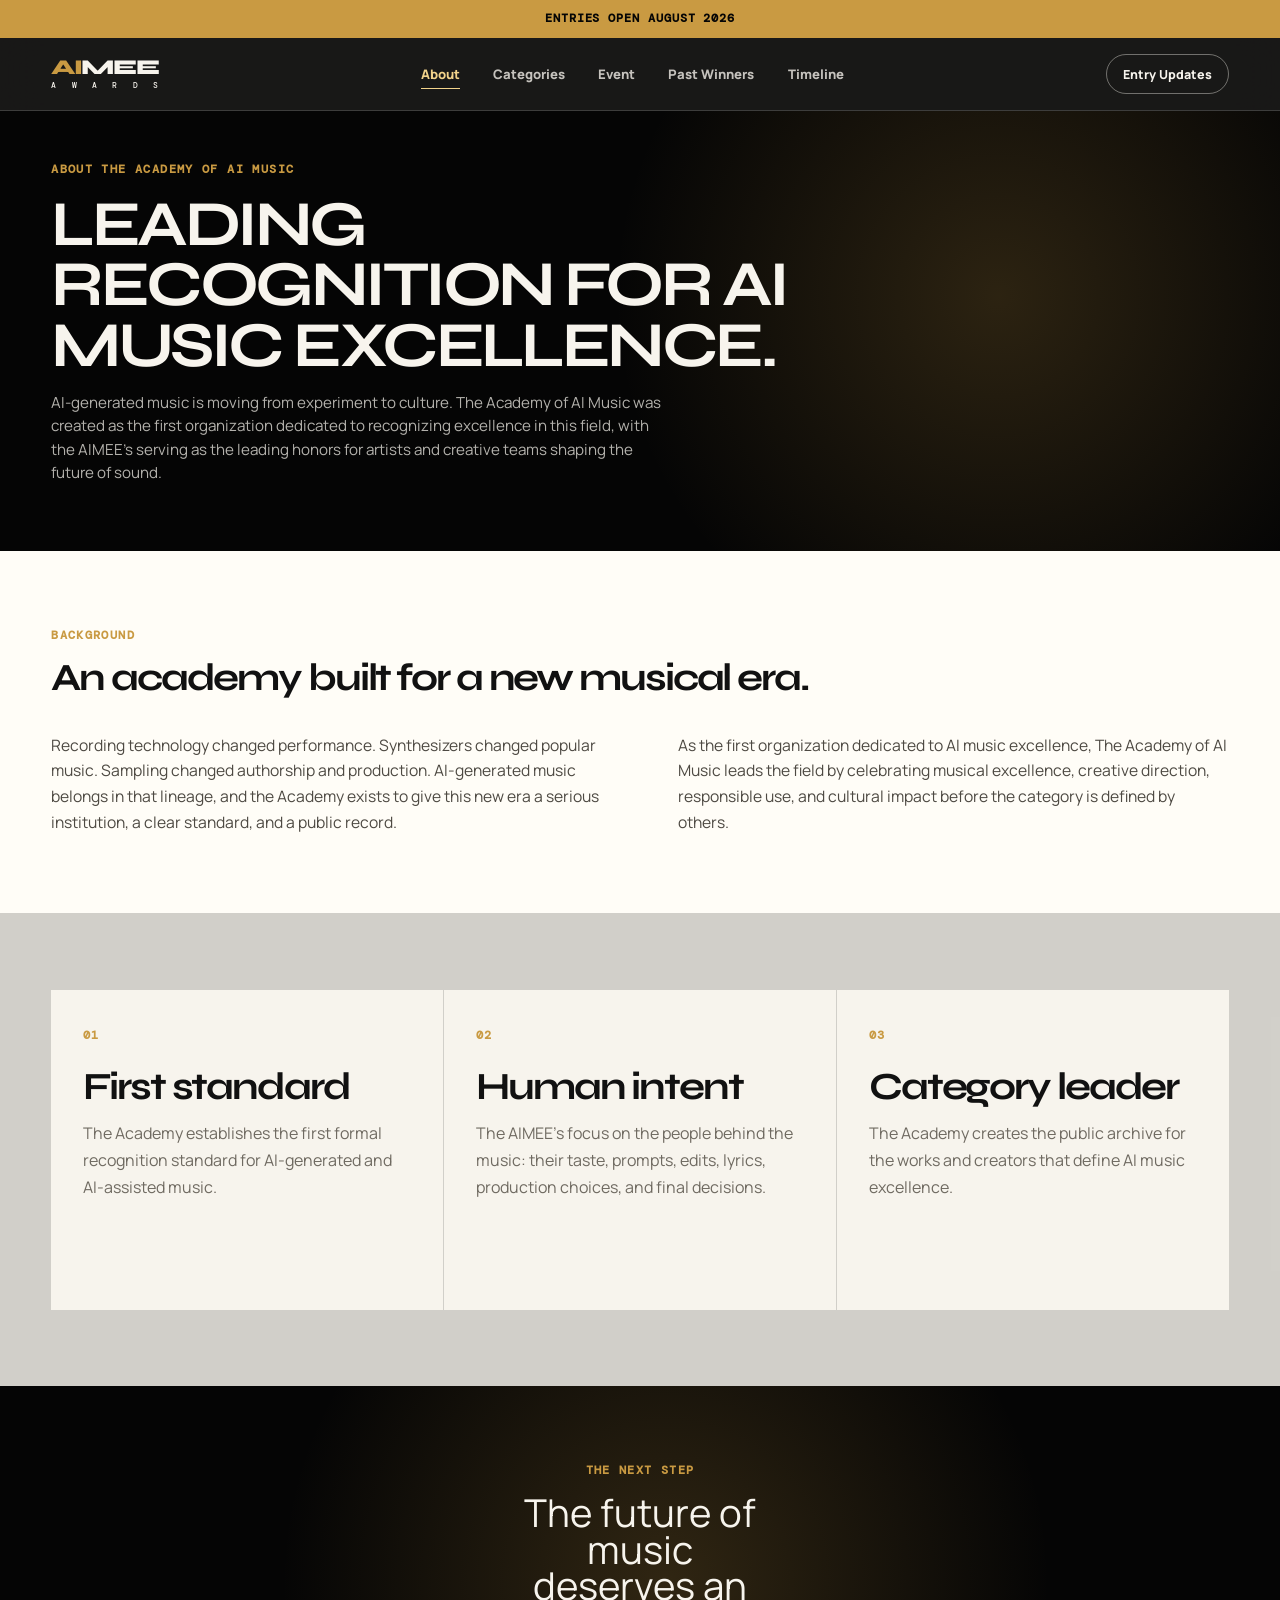
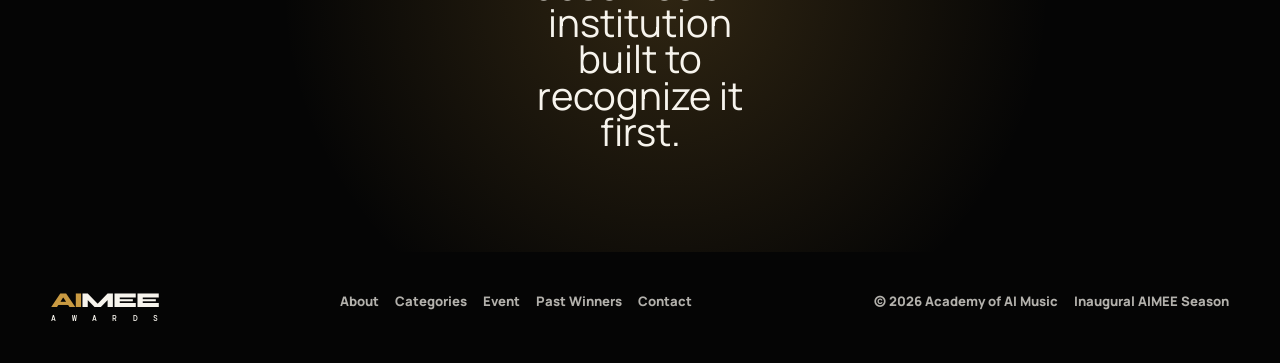
==== about.html @ 393d2ee1 "Refine AIMEE Awards site design" ====
<!doctype html>
<html lang="en">
  <head>
    <meta charset="UTF-8" />
    <meta name="viewport" content="width=device-width, initial-scale=1.0" />
    <meta
      name="description"
      content="Learn about The Academy of AI Music, the AIMEE's, and the first organization leading recognition for AI music excellence."
    />
    <title>About | Academy of AI Music</title>
    <link rel="preconnect" href="https://fonts.googleapis.com" />
    <link rel="preconnect" href="https://fonts.gstatic.com" crossorigin />
    <link
      href="https://fonts.googleapis.com/css2?family=DM+Mono:wght@300;400;500&family=Manrope:wght@400;500;600;700;800&family=Syne:wght@600;700;800&display=swap"
      rel="stylesheet"
    />
    <link rel="stylesheet" href="assets/styles.css" />
  </head>
  <body>
    <a class="skip-link" href="#main">Skip to main content</a>
    <div class="top-strip">
      <a href="index.html#enter">Entries open August 2026</a>
    </div>

    <header class="site-header">
      <a class="wordmark" href="index.html" aria-label="AIMEE Awards home">
        <span class="wordmark__name"><span>AI</span>MEE</span>
        <span class="wordmark__award" aria-label="Awards">
          <span>A</span><span>W</span><span>A</span><span>R</span><span>D</span><span>S</span>
        </span>
      </a>
      <nav class="desktop-nav" aria-label="Main navigation">
        <a class="is-current" href="about.html">About</a>
        <a href="awards.html">Categories</a>
        <a href="event.html">Event</a>
        <a href="winners.html">Past Winners</a>
        <a href="index.html#timeline">Timeline</a>
      </nav>
      <a class="header-cta" href="index.html#enter">Entry Updates</a>
      <button class="menu-toggle" type="button" aria-expanded="false" aria-controls="mobile-menu">
        <span></span><span></span>
        <span class="sr-only">Toggle menu</span>
      </button>
    </header>

    <div class="mobile-menu" id="mobile-menu">
      <a href="about.html">About</a>
      <a href="awards.html">Categories</a>
      <a href="event.html">Event</a>
      <a href="winners.html">Past Winners</a>
      <a href="index.html#timeline">Timeline</a>
      <a href="index.html#enter">Entry Updates</a>
    </div>

    <main id="main">
      <section class="page-hero">
        <p class="eyebrow reveal">About The Academy of AI Music</p>
        <h1 class="reveal">Leading recognition for AI music excellence.</h1>
        <p class="page-hero__intro reveal">
          AI-generated music is moving from experiment to culture. The Academy of
          AI Music was created as the first organization dedicated to recognizing
          excellence in this field, with the AIMEE's serving as the leading honors
          for artists and creative teams shaping the future of sound.
        </p>
      </section>

      <section class="editorial-section section-pad">
        <div class="section-heading reveal">
          <p class="eyebrow">Background</p>
          <h2>An academy built for a new musical era.</h2>
        </div>
        <div class="editorial-columns">
          <p class="reveal">
            Recording technology changed performance. Synthesizers changed popular
            music. Sampling changed authorship and production. AI-generated music
            belongs in that lineage, and the Academy exists to give this new era
            a serious institution, a clear standard, and a public record.
          </p>
          <p class="reveal">
            As the first organization dedicated to AI music excellence, The Academy of
            AI Music leads the field by
            celebrating musical excellence, creative direction, responsible use,
            and cultural impact before the category is defined by others.
          </p>
        </div>
      </section>

      <section class="principles section-pad">
        <article class="principle-card reveal">
          <span>01</span>
          <h2>First standard</h2>
          <p>The Academy establishes the first formal recognition standard for AI-generated and AI-assisted music.</p>
        </article>
        <article class="principle-card reveal">
          <span>02</span>
          <h2>Human intent</h2>
          <p>The AIMEE's focus on the people behind the music: their taste, prompts, edits, lyrics, production choices, and final decisions.</p>
        </article>
        <article class="principle-card reveal">
          <span>03</span>
          <h2>Category leader</h2>
          <p>The Academy creates the public archive for the works and creators that define AI music excellence.</p>
        </article>
      </section>

      <section class="quote-section">
        <p class="eyebrow reveal">The next step</p>
        <blockquote class="reveal">
          The future of music deserves an institution built to recognize it first.
        </blockquote>
      </section>
    </main>

    <footer class="site-footer">
      <a class="wordmark wordmark--footer" href="index.html" aria-label="AIMEE Awards home">
        <span class="wordmark__name"><span>AI</span>MEE</span>
        <span class="wordmark__award" aria-label="Awards">
          <span>A</span><span>W</span><span>A</span><span>R</span><span>D</span><span>S</span>
        </span>
      </a>
      <div class="site-footer__links">
        <a href="about.html">About</a>
        <a href="awards.html">Categories</a>
        <a href="event.html">Event</a>
        <a href="winners.html">Past Winners</a>
        <a href="index.html#enter">Contact</a>
      </div>
      <div class="site-footer__meta">
        <span>© 2026 Academy of AI Music</span>
        <span>Inaugural AIMEE Season</span>
      </div>
    </footer>

    <script src="assets/site.js?v=award-template"></script>
  </body>
</html>
---- assets/styles.css ----
:root {
  --black: #050505;
  --ink: #111111;
  --paper: #f7f4ed;
  --white: #ffffff;
  --muted: #6f6a61;
  --gold: #c99a42;
  --gold-light: #f2d38b;
  --line: rgba(17, 17, 17, 0.16);
  --line-dark: rgba(255, 255, 255, 0.16);
  --font-display: "Syne", sans-serif;
  --font-body: "Manrope", sans-serif;
  --font-mono: "DM Mono", monospace;
  --side: clamp(1.25rem, 4vw, 4rem);
  --max: 1180px;
  --section-y: clamp(3rem, 6vw, 5rem);
  --page-y: clamp(2.5rem, 4vw, 3.5rem);
  --page-title: clamp(2.45rem, 5vw, 4.8rem);
  --section-title: clamp(1.75rem, 3vw, 3rem);
  --card-title: clamp(1.2rem, 2vw, 1.8rem);
}

* {
  box-sizing: border-box;
}

html {
  scroll-behavior: smooth;
  background: var(--paper);
}

body {
  margin: 0;
  overflow-x: hidden;
  color: var(--ink);
  background: var(--paper);
  font-family: var(--font-body);
}

body.menu-open {
  overflow: hidden;
}

a {
  color: inherit;
  text-decoration: none;
}

button {
  color: inherit;
  font: inherit;
}

.sr-only,
.skip-link {
  position: absolute;
  width: 1px;
  height: 1px;
  padding: 0;
  margin: -1px;
  overflow: hidden;
  clip: rect(0, 0, 0, 0);
  white-space: nowrap;
  border: 0;
}

.skip-link:focus {
  z-index: 100;
  top: 1rem;
  left: 1rem;
  width: auto;
  height: auto;
  padding: 0.75rem 1rem;
  clip: auto;
  background: var(--gold);
  color: var(--black);
}

.site-loader {
  position: fixed;
  z-index: 100;
  inset: 0;
  display: grid;
  place-items: center;
  background: var(--black);
  color: var(--paper);
  transition: transform 0.7s cubic-bezier(0.77, 0, 0.18, 1);
}

.site-loader.is-hidden {
  transform: translateY(-105%);
}

.top-strip {
  display: flex;
  justify-content: center;
  padding: 0.7rem var(--side);
  background: var(--gold);
  color: var(--black);
  font: 700 0.72rem / 1.4 var(--font-mono);
  letter-spacing: 0.08em;
  text-align: center;
  text-transform: uppercase;
}

.site-header {
  position: sticky;
  z-index: 40;
  top: 0;
  display: grid;
  grid-template-columns: auto 1fr auto;
  gap: 2rem;
  align-items: center;
  padding: 1rem var(--side);
  background: rgba(5, 5, 5, 0.92);
  color: var(--paper);
  border-bottom: 1px solid var(--line-dark);
  backdrop-filter: blur(18px);
}

.home-page .site-header {
  background:
    radial-gradient(circle at 75% 35%, rgba(201, 154, 66, 0.14), transparent 26rem),
    rgba(5, 5, 5, 0.94);
}

.wordmark {
  position: relative;
  display: inline-flex;
  flex-direction: column;
  width: max-content;
  gap: 0.32rem;
  transition: transform 0.2s ease, color 0.2s ease;
}

.wordmark:hover {
  color: var(--gold-light);
  transform: translateY(-1px);
}

.wordmark__name {
  display: block;
  color: var(--paper);
  font: 800 1.32rem / 0.85 var(--font-display);
  letter-spacing: -0.065em;
}

.wordmark__name span {
  color: var(--gold);
}

.wordmark__award {
  display: flex;
  align-self: stretch;
  justify-content: space-between;
  color: currentColor;
  font: 500 0.52rem / 1 var(--font-mono);
  text-transform: uppercase;
}

.desktop-nav {
  display: flex;
  justify-content: center;
  gap: clamp(1rem, 2.6vw, 2.75rem);
  color: rgba(247, 244, 237, 0.78);
  font-size: 0.82rem;
  font-weight: 800;
}

.desktop-nav a {
  position: relative;
  padding: 0.35rem 0;
}

.desktop-nav a::after {
  content: "";
  position: absolute;
  right: 0;
  bottom: 0;
  left: 0;
  height: 1px;
  background: var(--gold-light);
  transform: scaleX(0);
  transform-origin: right;
  transition: transform 0.24s ease;
}

.desktop-nav a:hover::after,
.desktop-nav .is-current::after {
  transform: scaleX(1);
  transform-origin: left;
}

.desktop-nav a,
.header-cta,
.site-footer__links a,
.text-link {
  transition: color 0.2s ease, border-color 0.2s ease, background 0.2s ease, transform 0.2s ease;
}

.desktop-nav a:hover,
.desktop-nav .is-current,
.site-footer__links a:hover,
.text-link:hover {
  color: var(--gold-light);
}

.header-cta {
  padding: 0.65rem 1rem;
  border: 1px solid rgba(247, 244, 237, 0.4);
  border-radius: 999px;
  color: var(--paper);
  font-size: 0.78rem;
  font-weight: 800;
}

.header-cta:hover {
  background: rgba(201, 154, 66, 0.12);
  border-color: var(--gold);
  color: var(--gold-light);
  transform: translateY(-1px);
}

.menu-toggle,
.mobile-menu {
  display: none;
}

.section-pad {
  padding: var(--section-y) var(--side);
}

.eyebrow {
  margin: 0 0 1rem;
  color: var(--gold);
  font: 700 0.72rem / 1.4 var(--font-mono);
  letter-spacing: 0.12em;
  text-transform: uppercase;
}

h1,
h2,
h3,
p {
  margin-top: 0;
}

h1,
h2,
h3 {
  font-family: var(--font-display);
  letter-spacing: -0.055em;
}

p {
  color: var(--muted);
  line-height: 1.7;
}

.button,
.text-link {
  display: inline-flex;
  align-items: center;
  justify-content: center;
  min-height: 3rem;
  font-weight: 800;
}

.button {
  padding: 0.85rem 1.2rem;
  border: 1px solid var(--gold);
  border-radius: 999px;
  background: var(--gold);
  color: var(--black);
}

.button--light {
  border-color: var(--paper);
  background: var(--paper);
  color: var(--black);
}

.text-link {
  border-bottom: 1px solid currentColor;
}

.text-link--light {
  color: var(--paper);
}

.front-hero {
  display: grid;
  grid-template-columns: minmax(0, 1fr) minmax(18rem, 28rem);
  gap: 0;
  min-height: auto;
  padding: var(--section-y) max(var(--side), calc((100vw - var(--max)) / 2));
  background:
    radial-gradient(circle at 75% 35%, rgba(201, 154, 66, 0.18), transparent 26rem),
    var(--black);
  color: var(--paper);
}

.front-hero__feature,
.front-hero__rail {
  min-width: 0;
  background: transparent;
}

.front-hero__feature {
  display: flex;
  flex-direction: column;
  justify-content: center;
  padding: clamp(1.25rem, 3vw, 2rem);
}

.front-hero h1 {
  max-width: 11ch;
  margin-bottom: 1.5rem;
  font-size: var(--page-title);
  line-height: 0.95;
  text-transform: uppercase;
}

.front-hero p {
  max-width: 42rem;
  color: rgba(247, 244, 237, 0.72);
  font-size: clamp(0.98rem, 1.2vw, 1.12rem);
  line-height: 1.6;
}

.front-hero .button {
  width: max-content;
  margin-top: 1rem;
}

.front-hero__rail {
  display: grid;
  border-left: 1px solid rgba(247, 244, 237, 0.08);
}

.feature-card {
  display: grid;
  gap: 0.85rem;
  align-content: end;
  min-height: 8rem;
  padding: clamp(1.25rem, 3vw, 2rem);
  border-bottom: 1px solid rgba(247, 244, 237, 0.08);
}

.feature-card:last-child {
  border-bottom: 0;
}

.feature-card span,
.editorial-card span,
.index-row span,
.timeline-item span,
.archive-row span,
.principle-card span {
  color: var(--gold);
  font: 700 0.72rem / 1.2 var(--font-mono);
  letter-spacing: 0.1em;
  text-transform: uppercase;
}

.feature-card strong {
  max-width: 18rem;
  font: 700 1.25rem / 1.15 var(--font-display);
  letter-spacing: -0.03em;
}

.section-heading {
  width: min(100%, var(--max));
  margin: 0 auto clamp(1.5rem, 3vw, 2.25rem);
}

.section-heading h2 {
  max-width: 760px;
  margin-bottom: 0;
  font-size: var(--section-title);
  line-height: 0.95;
}

.news-grid {
  background: var(--paper);
}

.card-grid {
  display: grid;
  grid-template-columns: repeat(3, 1fr);
  width: min(100%, var(--max));
  margin: 0 auto;
  border-top: 1px solid var(--line);
  border-left: 1px solid var(--line);
}

.editorial-card {
  min-height: 16rem;
  padding: clamp(1.25rem, 3vw, 2rem);
  border-right: 1px solid var(--line);
  border-bottom: 1px solid var(--line);
  background: #fffdf7;
}

.editorial-card h3 {
  margin: 2rem 0 0.85rem;
  font-size: var(--card-title);
  line-height: 1;
}

.editorial-card p {
  margin-bottom: 0;
}

.awards-index,
.editorial-section,
.winner-archive,
.category-directory {
  background: #fffdf7;
}

.index-list,
.timeline-list,
.winner-archive,
.category-directory {
  width: min(100%, var(--max));
  margin: 0 auto;
}

.category-directory {
  width: 100%;
  max-width: none;
  padding: clamp(1rem, 2vw, 1.75rem) 0;
}

.index-row {
  display: grid;
  grid-template-columns: 4rem minmax(14rem, 0.62fr) minmax(0, 1fr);
  gap: 1.5rem;
  align-items: start;
  padding: 1.4rem 0;
  border-top: 1px solid var(--line);
}

.index-row:last-child {
  border-bottom: 1px solid var(--line);
}

.index-row strong {
  font: 700 clamp(1.3rem, 2.4vw, 2.2rem) / 1.05 var(--font-display);
  letter-spacing: -0.04em;
}

.index-row p {
  margin-bottom: 0;
}

.section-action {
  width: min(100%, var(--max));
  margin: 2rem auto 0;
}

.category-jump {
  display: flex;
  flex-wrap: wrap;
  gap: 0.65rem;
  padding: 0 var(--side);
  margin-bottom: 1rem;
}

.category-jump a {
  padding: 0.65rem 0.85rem;
  border: 1px solid var(--line);
  border-radius: 999px;
  color: #4d4942;
  font-size: 0.82rem;
  font-weight: 800;
  transition: border-color 0.2s ease, color 0.2s ease, background 0.2s ease;
}

.category-jump a:hover {
  border-color: var(--gold);
  background: rgba(201, 154, 66, 0.1);
  color: var(--ink);
}

.category-group {
  overflow: hidden;
  margin-bottom: 0;
  border-top: 1px solid var(--line);
  border-bottom: 0;
  border-left: 0;
  border-right: 0;
  background: var(--paper);
  scroll-margin-top: 7rem;
}

.category-group:last-child {
  border-bottom: 1px solid var(--line);
}

.category-group__heading {
  display: grid;
  grid-template-columns: 4rem minmax(0, 1fr) auto;
  gap: 1.5rem;
  align-items: end;
  padding: clamp(1.25rem, 3vw, 2rem);
  background:
    radial-gradient(circle at 84% 20%, rgba(201, 154, 66, 0.16), transparent 18rem),
    #111111;
  color: var(--paper);
}

.category-group__heading span {
  color: var(--gold);
  font: 700 0.72rem / 1.2 var(--font-mono);
  letter-spacing: 0.1em;
  text-transform: uppercase;
}

.category-group__heading h2 {
  max-width: 11ch;
  margin: 0;
  color: var(--paper);
  font-size: var(--section-title);
  line-height: 0.95;
}

.category-group__heading p {
  max-width: 12rem;
  margin: 0;
  color: rgba(247, 244, 237, 0.68);
  font: 700 0.72rem / 1.5 var(--font-mono);
  letter-spacing: 0.08em;
  text-align: right;
  text-transform: uppercase;
}

.category-list {
  display: grid;
  grid-template-columns: repeat(4, minmax(0, 1fr));
  gap: 1px;
  padding: 0;
  margin: 0;
  background: var(--line);
  list-style-position: inside;
}

.category-list li {
  min-height: 4.75rem;
  padding: 1rem;
  background: #fffdf7;
  color: #2d2a25;
  font-weight: 800;
  line-height: 1.35;
}

.category-list li::marker {
  color: var(--gold);
  font: 700 0.72rem / 1 var(--font-mono);
}

.category-list a {
  display: inline-flex;
  min-height: 100%;
  align-items: center;
  transition: color 0.2s ease;
}

.category-list a:hover {
  color: var(--gold);
}

.award-meta {
  display: flex;
  flex-wrap: wrap;
  gap: 0.5rem;
  margin-top: 1.25rem;
}

.page-hero.award-hero {
  padding-top: clamp(2.5rem, 4vw, 3.5rem);
  padding-bottom: clamp(2.5rem, 4vw, 3.5rem);
}

.page-hero.award-hero h1 {
  max-width: 780px;
  margin-bottom: 0.85rem;
  overflow-wrap: anywhere;
}

.page-hero.award-hero .page-hero__intro {
  max-width: 620px;
  font-size: clamp(0.95rem, 1.1vw, 1.08rem);
  line-height: 1.55;
}

.award-meta span {
  padding: 0.48rem 0.68rem;
  border: 1px solid rgba(247, 244, 237, 0.28);
  border-radius: 999px;
  color: rgba(247, 244, 237, 0.78);
  font: 700 0.72rem / 1.2 var(--font-mono);
  letter-spacing: 0.08em;
  text-transform: uppercase;
}

.award-detail {
  display: grid;
  grid-template-columns: minmax(15rem, 0.34fr) minmax(0, 1fr);
  gap: clamp(1.25rem, 3vw, 2.5rem);
  background: #fffdf7;
}

.award-detail.section-pad {
  padding-top: clamp(2.5rem, 5vw, 4rem);
  padding-bottom: clamp(2.5rem, 5vw, 4rem);
}

.award-detail__sidebar {
  align-self: start;
  display: grid;
  gap: 0.9rem;
}

.award-detail__sidebar > div {
  padding: 1rem;
  border: 1px solid var(--line);
  background: var(--paper);
}

.award-detail__sidebar span {
  color: var(--gold);
  font: 700 0.72rem / 1.2 var(--font-mono);
  letter-spacing: 0.1em;
  text-transform: uppercase;
}

.award-detail__sidebar p {
  margin: 0.55rem 0 0;
  font-size: 0.92rem;
  line-height: 1.55;
}

.award-detail__content {
  display: grid;
  gap: 1rem;
}

.award-panel {
  padding: clamp(1rem, 2vw, 1.35rem);
  border: 1px solid var(--line);
  background: var(--paper);
}

.award-panel h2 {
  margin-bottom: 1rem;
  font-size: var(--section-title);
  line-height: 0.95;
}

.nominee-list,
.criteria-grid,
.related-awards {
  display: grid;
  grid-template-columns: repeat(3, minmax(0, 1fr));
  gap: 1px;
  padding: 0;
  margin: 0;
  background: var(--line);
}

.nominee-list {
  list-style: none;
}

.nominee-list li,
.criteria-grid article,
.related-awards a {
  min-height: 6.25rem;
  padding: 0.85rem;
  background: #fffdf7;
}

.nominee-list strong,
.related-awards strong {
  display: block;
  color: var(--ink);
  font: 700 clamp(1.1rem, 1.6vw, 1.55rem) / 1.04 var(--font-display);
  letter-spacing: -0.04em;
}

.nominee-list span,
.criteria-grid span,
.related-awards span {
  display: block;
  margin-bottom: 0.55rem;
  color: var(--gold);
  font: 700 0.72rem / 1.2 var(--font-mono);
  letter-spacing: 0.1em;
  text-transform: uppercase;
}

.criteria-grid h3 {
  margin: 0 0 0.55rem;
  font-size: clamp(1.18rem, 1.7vw, 1.65rem);
  line-height: 1;
}

.criteria-grid p {
  margin-bottom: 0;
  font-size: 0.92rem;
  line-height: 1.55;
}

.related-awards a {
  transition: background 0.2s ease;
}

.related-awards a:hover {
  background: rgba(201, 154, 66, 0.1);
}

.institution-panel,
.quote-section,
.enter-panel {
  display: grid;
  min-height: auto;
  place-items: center;
  padding: var(--section-y) var(--side);
  background:
    radial-gradient(circle at 52% 42%, rgba(201, 154, 66, 0.22), transparent 24rem),
    var(--black);
  color: var(--paper);
}

.institution-panel__copy {
  width: min(100%, 760px);
  text-align: center;
}

.institution-panel h2,
.enter-panel h2,
.quote-section blockquote {
  margin: 0 auto 1.5rem;
  color: var(--paper);
  font-size: var(--section-title);
  line-height: 0.95;
}

.institution-panel p:not(.eyebrow) {
  max-width: 680px;
  margin: 0 auto;
  color: rgba(247, 244, 237, 0.72);
}

.timeline {
  background: var(--paper);
}

.timeline-list {
  display: grid;
  grid-template-columns: repeat(4, 1fr);
  gap: 1px;
  background: var(--line);
}

.timeline-item {
  min-height: 13rem;
  padding: clamp(1.25rem, 3vw, 2rem);
  background: #fffdf7;
}

.timeline-item h3 {
  margin: 1.5rem 0 0.8rem;
  font-size: 1.45rem;
}

.timeline-item p {
  margin-bottom: 0;
}

.enter-panel {
  text-align: center;
}

.enter-panel__actions {
  display: flex;
  flex-wrap: wrap;
  gap: 1rem;
  justify-content: center;
}

.page-hero {
  padding: var(--page-y) var(--side);
  background:
    radial-gradient(circle at 78% 42%, rgba(201, 154, 66, 0.2), transparent 24rem),
    var(--black);
  color: var(--paper);
}

.page-hero h1 {
  max-width: 780px;
  margin: 0 0 0.85rem;
  color: var(--paper);
  font-size: var(--page-title);
  line-height: 0.95;
  text-transform: uppercase;
  overflow-wrap: anywhere;
}

.page-hero__intro {
  max-width: 620px;
  color: rgba(247, 244, 237, 0.72);
  font-size: clamp(0.95rem, 1.1vw, 1.08rem);
  line-height: 1.55;
}

.editorial-columns,
.about-definition__content {
  display: grid;
  grid-template-columns: repeat(2, 1fr);
  gap: clamp(2rem, 6vw, 6rem);
  width: min(100%, var(--max));
  margin: 0 auto;
}

.editorial-columns p {
  margin: 0;
  color: #4d4942;
  font-size: clamp(0.98rem, 1.15vw, 1.08rem);
  line-height: 1.65;
}

.principles {
  display: grid;
  grid-template-columns: repeat(3, 1fr);
  gap: 1px;
  background: var(--line);
}

.principle-card {
  min-height: 20rem;
  padding: clamp(1.25rem, 3vw, 2rem);
  background: var(--paper);
}

.principle-card h2 {
  margin: 1.5rem 0 0.85rem;
  font-size: var(--section-title);
  line-height: 1;
}

.principle-card p {
  margin-bottom: 0;
}

.quote-section {
  text-align: center;
}

.quote-section blockquote {
  max-width: 11ch;
}

.archive-row {
  display: grid;
  grid-template-columns: 5rem minmax(18rem, 0.8fr) minmax(0, 1fr);
  gap: 1.5rem;
  padding: 1.5rem 0;
  border-top: 1px solid var(--line);
}

.archive-row:last-child {
  border-bottom: 1px solid var(--line);
}

.archive-row h2 {
  margin: 0;
  font-size: var(--card-title);
  line-height: 1;
}

.archive-row div p {
  margin: 0 0 0.5rem;
  color: var(--gold);
  font: 700 0.72rem / 1.4 var(--font-mono);
  letter-spacing: 0.08em;
  text-transform: uppercase;
}

.archive-row > p {
  margin: 0;
}

.site-footer {
  display: grid;
  grid-template-columns: auto 1fr auto;
  gap: 2rem;
  align-items: start;
  padding: 2.5rem var(--side);
  background: var(--black);
  color: var(--paper);
}

.site-footer__links,
.site-footer__meta {
  display: flex;
  flex-wrap: wrap;
  gap: 1rem;
  color: rgba(247, 244, 237, 0.72);
  font-size: 0.82rem;
  font-weight: 800;
}

.site-footer__links {
  justify-content: center;
}

.site-footer__meta {
  justify-content: flex-end;
}

.reveal,
.split-reveal {
  opacity: 0;
  transform: translateY(1.25rem);
  transition: opacity 0.55s ease, transform 0.55s ease;
}

.reveal.is-visible,
.split-reveal.is-visible {
  opacity: 1;
  transform: translateY(0);
}

@media (max-width: 920px) {
  .site-header {
    grid-template-columns: auto 1fr auto;
  }

  .desktop-nav,
  .header-cta {
    display: none;
  }

  .menu-toggle {
    display: flex;
    justify-self: end;
    width: 2.5rem;
    height: 2.5rem;
    flex-direction: column;
    align-items: center;
    justify-content: center;
    gap: 0.35rem;
    padding: 0;
    border: 1px solid rgba(247, 244, 237, 0.24);
    border-radius: 999px;
    background: transparent;
  }

  .menu-toggle span:not(.sr-only) {
    width: 1rem;
    height: 1px;
    background: currentColor;
    transition: transform 0.3s ease;
  }

  .menu-toggle[aria-expanded="true"] span:first-child {
    transform: translateY(0.18rem) rotate(45deg);
  }

  .menu-toggle[aria-expanded="true"] span:nth-child(2) {
    transform: translateY(-0.18rem) rotate(-45deg);
  }

  .mobile-menu {
    position: fixed;
    z-index: 35;
    inset: 0;
    display: flex;
    flex-direction: column;
    justify-content: center;
    gap: 1rem;
    padding: var(--side);
    background: var(--black);
    color: var(--paper);
    transform: translateY(-105%);
    transition: transform 0.45s ease;
  }

  .mobile-menu.is-open {
    transform: translateY(0);
  }

  .mobile-menu a {
    font: 700 clamp(2.25rem, 9vw, 4rem) / 0.95 var(--font-display);
    letter-spacing: -0.06em;
  }

  .front-hero,
  .card-grid,
  .timeline-list,
  .editorial-columns,
  .principles,
  .archive-row,
  .award-detail {
    grid-template-columns: 1fr;
  }

  .category-list {
    grid-template-columns: repeat(2, minmax(0, 1fr));
  }

  .front-hero__rail {
    border-top: 1px solid rgba(247, 244, 237, 0.08);
    border-left: 0;
  }

  .feature-card {
    min-height: 7rem;
  }

  .index-row {
    grid-template-columns: 3rem 1fr;
  }

  .index-row p {
    grid-column: 2;
  }

  .category-group__heading {
    grid-template-columns: 3rem minmax(0, 1fr);
    align-items: start;
  }

  .category-group__heading p {
    grid-column: 2;
    max-width: none;
    text-align: left;
  }

  .site-footer {
    grid-template-columns: 1fr;
  }

  .site-footer__links,
  .site-footer__meta {
    justify-content: flex-start;
  }
}

@media (min-width: 720px) and (max-width: 920px) {
  .front-hero {
    grid-template-columns: minmax(0, 1fr) minmax(16rem, 22rem);
  }

  .front-hero__rail {
    border-top: 0;
    border-left: 1px solid rgba(247, 244, 237, 0.08);
  }

  .card-grid {
    grid-template-columns: repeat(3, 1fr);
  }

  .timeline-list {
    grid-template-columns: repeat(4, 1fr);
  }

  .index-row {
    grid-template-columns: 4rem minmax(14rem, 0.62fr) minmax(0, 1fr);
  }

  .index-row p {
    grid-column: auto;
  }
}

@media (max-width: 620px) {
  :root {
    --side: 1.25rem;
  }

  .top-strip {
    font-size: 0.62rem;
  }

  .wordmark {
    width: max-content;
  }

  .wordmark__name {
    font-size: 1.12rem;
  }

  .wordmark__award {
    font-size: 0.45rem;
  }

  .front-hero h1,
  .page-hero h1 {
    font-size: clamp(2rem, 9vw, 3rem);
  }

  .front-hero__feature,
  .page-hero {
    padding-top: 2.5rem;
    padding-bottom: 2.5rem;
  }

  .page-hero.award-hero {
    padding-top: 2.5rem;
    padding-bottom: 2.5rem;
  }

  .page-hero.award-hero h1 {
    font-size: clamp(2rem, 9vw, 3rem);
  }

  .award-detail.section-pad {
    padding-top: 2rem;
    padding-bottom: 2rem;
  }

  .award-panel h2 {
    font-size: var(--section-title);
  }

  .section-heading h2,
  .institution-panel h2,
  .enter-panel h2,
  .quote-section blockquote {
    font-size: var(--section-title);
  }

  .card-grid {
    border-left: 0;
  }

  .editorial-card {
    min-height: 18rem;
    border-right: 0;
  }

  .principle-card {
    min-height: auto;
  }

  .archive-row {
    gap: 1rem;
  }

  .category-jump a {
    flex: 1 1 calc(50% - 0.65rem);
    text-align: center;
  }

  .category-list li {
    min-height: auto;
  }

  .category-list,
  .category-group__heading,
  .nominee-list,
  .criteria-grid,
  .related-awards {
    grid-template-columns: 1fr;
  }

  .category-group__heading p {
    grid-column: auto;
  }

  .award-meta {
    flex-direction: column;
  }

  .award-meta span {
    width: 100%;
  }

  .button {
    width: 100%;
  }
}

@media (prefers-reduced-motion: reduce) {
  *,
  *::before,
  *::after {
    scroll-behavior: auto !important;
    animation-duration: 0.01ms !important;
    animation-iteration-count: 1 !important;
    transition-duration: 0.01ms !important;
  }
}
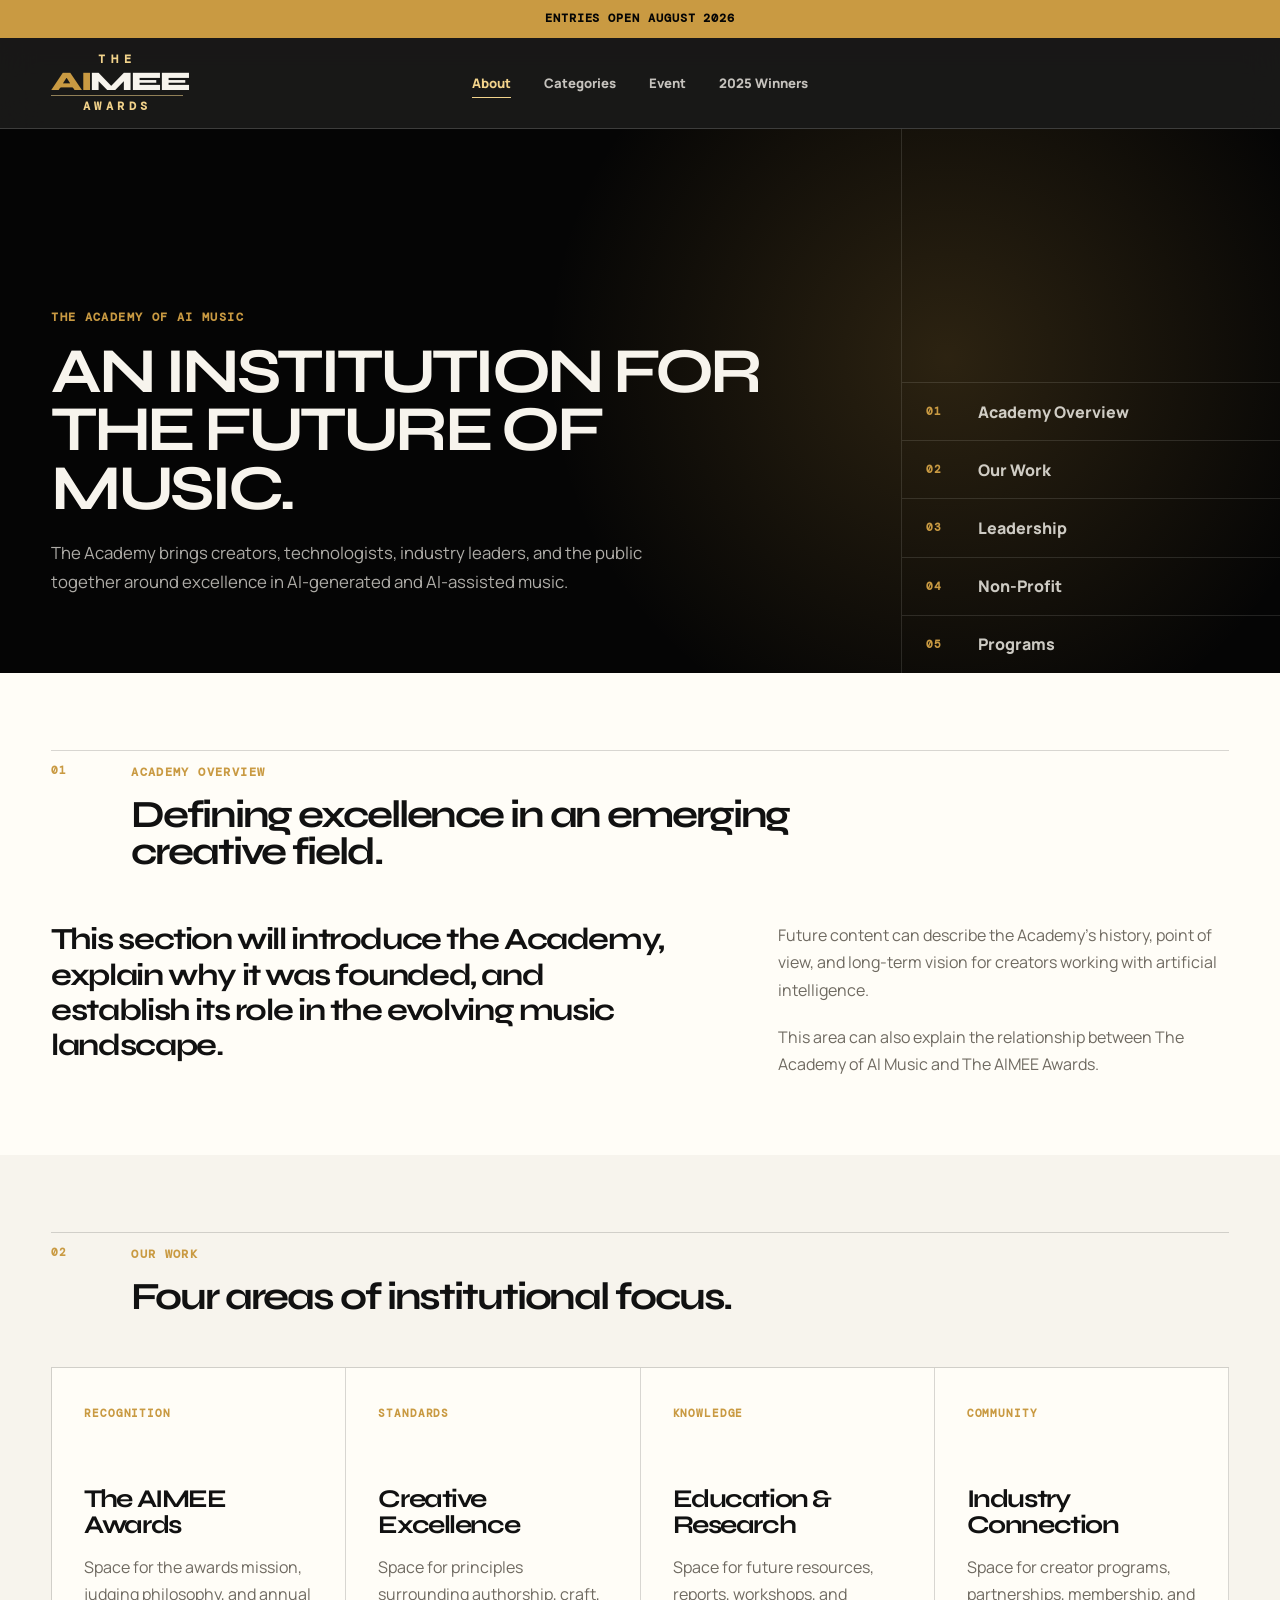
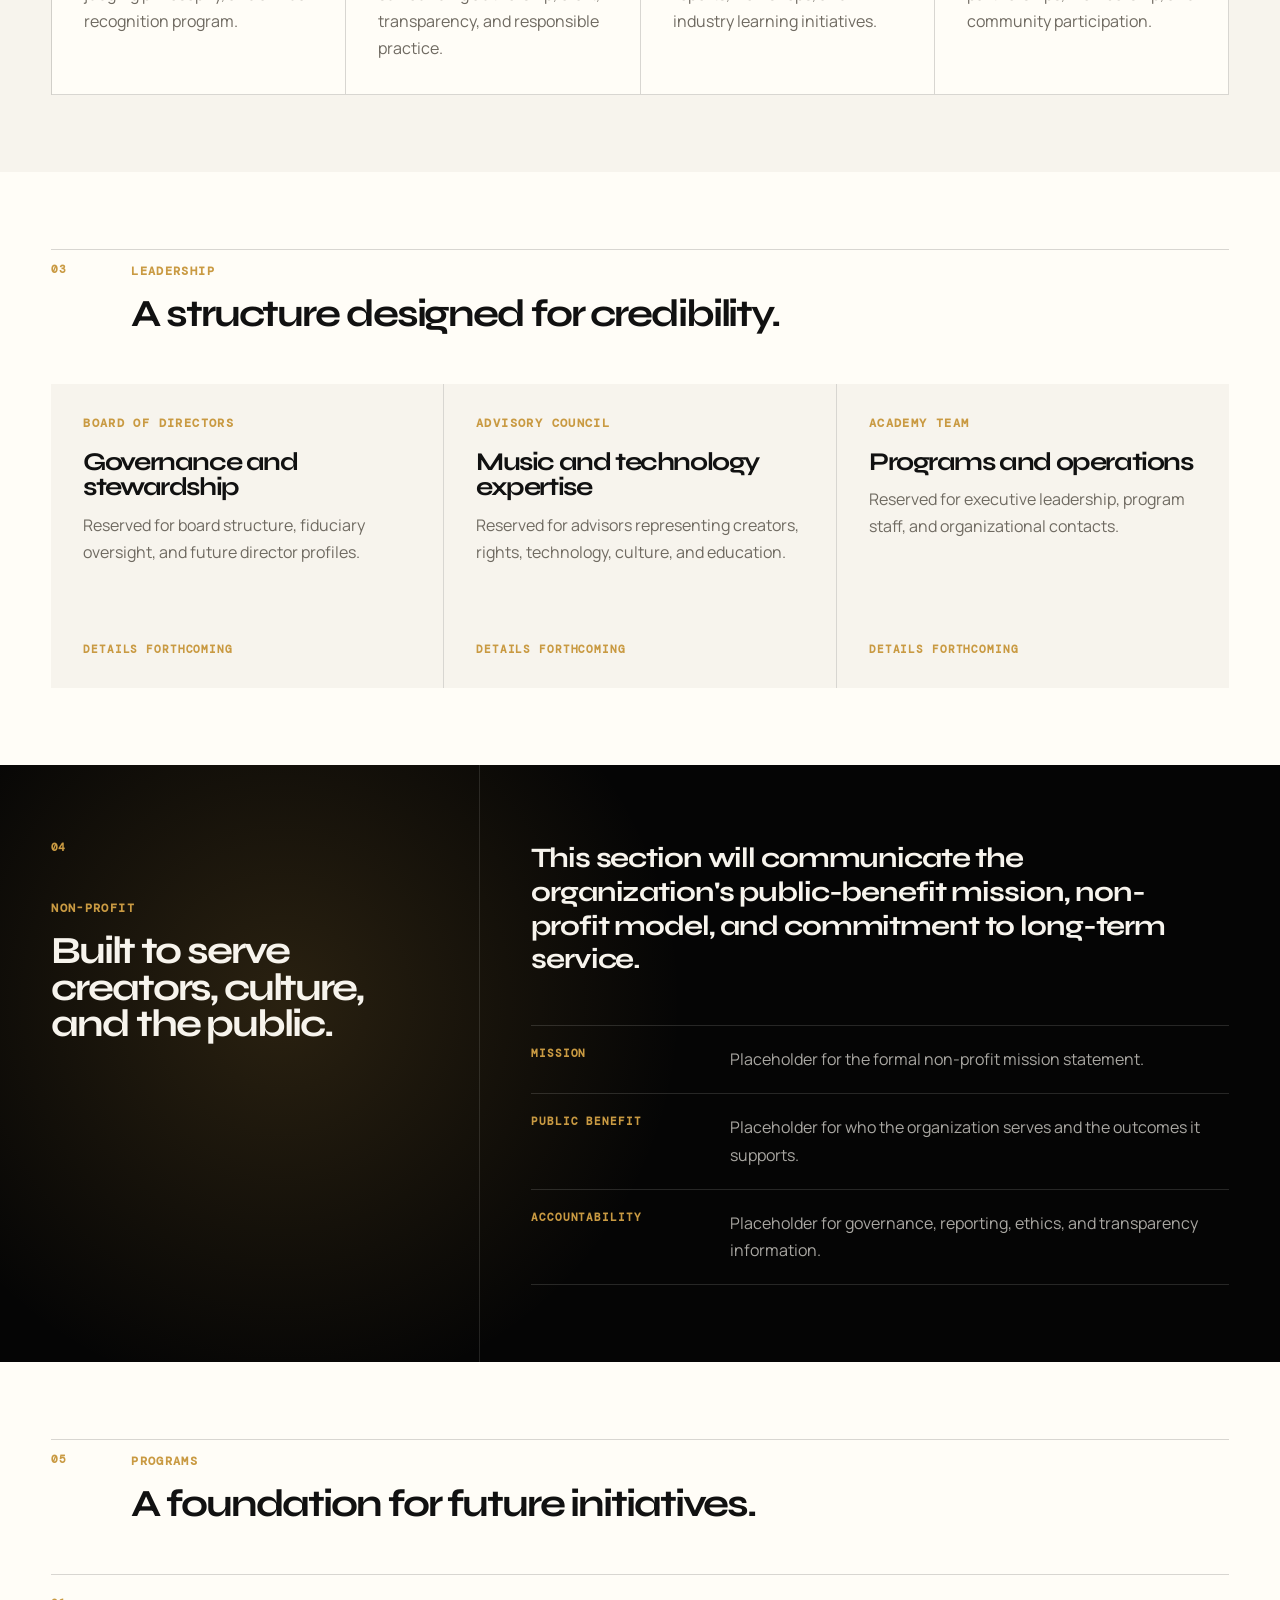
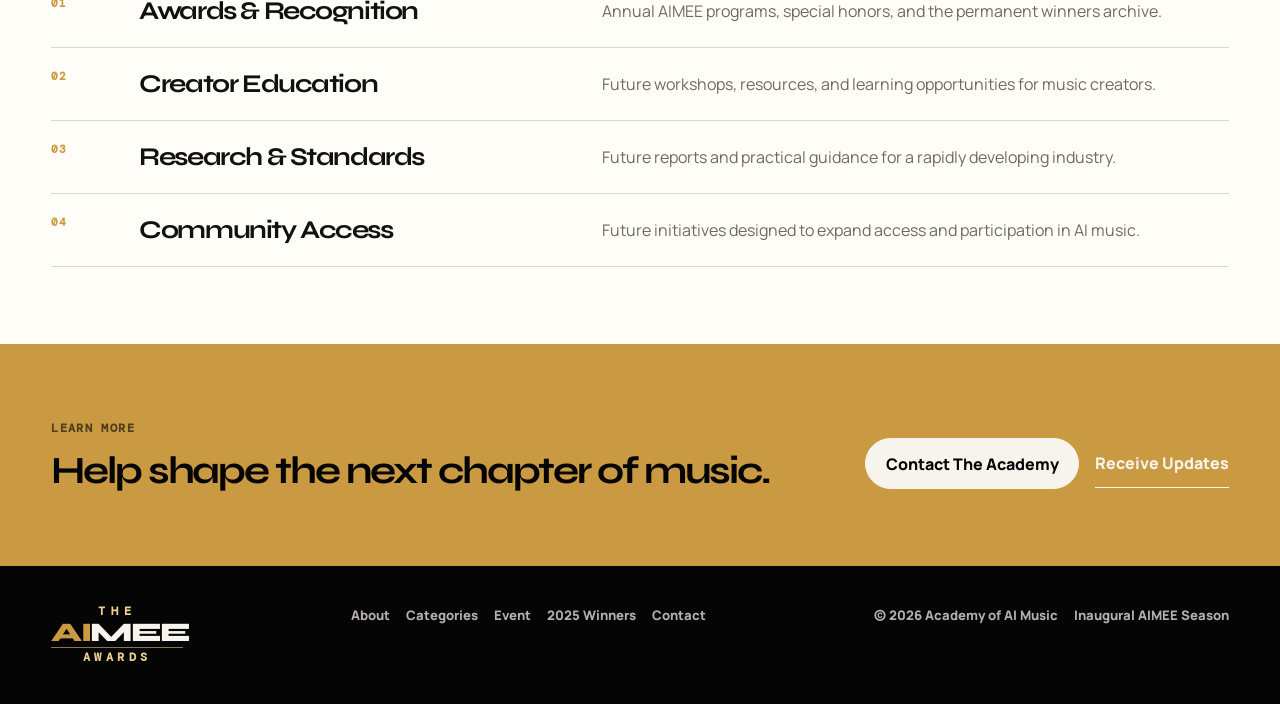
==== commit 148bc21e: "Expand Academy about experience" ====
--- a/about.html
+++ b/about.html
@@ -24,19 +24,22 @@
 
     <header class="site-header">
       <a class="wordmark" href="index.html" aria-label="AIMEE Awards home">
+        <span class="wordmark__the">The</span>
         <span class="wordmark__name"><span>AI</span>MEE</span>
-        <span class="wordmark__award" aria-label="Awards">
-          <span>A</span><span>W</span><span>A</span><span>R</span><span>D</span><span>S</span>
-        </span>
+        <span class="wordmark__award">Awards</span>
       </a>
       <nav class="desktop-nav" aria-label="Main navigation">
-        <a class="is-current" href="about.html">About</a>
+        <div class="nav-item">
+          <a class="is-current" href="about.html">About</a>
+          <div class="nav-submenu">
+            <a href="#academy">The Academy</a>
+            <a href="#non-profit">Non-Profit</a>
+          </div>
+        </div>
         <a href="awards.html">Categories</a>
         <a href="event.html">Event</a>
-        <a href="winners.html">Past Winners</a>
-        <a href="index.html#timeline">Timeline</a>
+        <a href="winners.html">2025 Winners</a>
       </nav>
-      <a class="header-cta" href="index.html#enter">Entry Updates</a>
       <button class="menu-toggle" type="button" aria-expanded="false" aria-controls="mobile-menu">
         <span></span><span></span>
         <span class="sr-only">Toggle menu</span>
@@ -44,85 +47,209 @@
     </header>
 
     <div class="mobile-menu" id="mobile-menu">
-      <a href="about.html">About</a>
+      <div class="mobile-menu__group">
+        <a href="about.html">About</a>
+        <div class="mobile-menu__submenu">
+          <a href="#academy">The Academy</a>
+          <a href="#non-profit">Non-Profit</a>
+        </div>
+      </div>
       <a href="awards.html">Categories</a>
       <a href="event.html">Event</a>
-      <a href="winners.html">Past Winners</a>
-      <a href="index.html#timeline">Timeline</a>
+      <a href="winners.html">2025 Winners</a>
       <a href="index.html#enter">Entry Updates</a>
     </div>
 
     <main id="main">
-      <section class="page-hero">
-        <p class="eyebrow reveal">About The Academy of AI Music</p>
-        <h1 class="reveal">Leading recognition for AI music excellence.</h1>
-        <p class="page-hero__intro reveal">
-          AI-generated music is moving from experiment to culture. The Academy of
-          AI Music was created as the first organization dedicated to recognizing
-          excellence in this field, with the AIMEE's serving as the leading honors
-          for artists and creative teams shaping the future of sound.
-        </p>
-      </section>
-
-      <section class="editorial-section section-pad">
-        <div class="section-heading reveal">
-          <p class="eyebrow">Background</p>
-          <h2>An academy built for a new musical era.</h2>
-        </div>
-        <div class="editorial-columns">
-          <p class="reveal">
-            Recording technology changed performance. Synthesizers changed popular
-            music. Sampling changed authorship and production. AI-generated music
-            belongs in that lineage, and the Academy exists to give this new era
-            a serious institution, a clear standard, and a public record.
+      <section class="about-hero" id="academy">
+        <div class="about-hero__copy reveal">
+          <p class="eyebrow">The Academy of AI Music</p>
+          <h1>An institution for the future of music.</h1>
+          <p>
+            The Academy brings creators, technologists, industry leaders, and the
+            public together around excellence in AI-generated and AI-assisted music.
           </p>
-          <p class="reveal">
-            As the first organization dedicated to AI music excellence, The Academy of
-            AI Music leads the field by
-            celebrating musical excellence, creative direction, responsible use,
-            and cultural impact before the category is defined by others.
+        </div>
+        <nav class="about-hero__index reveal" aria-label="About page sections">
+          <a href="#academy-overview"><span>01</span>Academy Overview</a>
+          <a href="#academy-work"><span>02</span>Our Work</a>
+          <a href="#leadership"><span>03</span>Leadership</a>
+          <a href="#non-profit"><span>04</span>Non-Profit</a>
+          <a href="#programs"><span>05</span>Programs</a>
+        </nav>
+      </section>
+
+      <section class="about-intro section-pad" id="academy-overview">
+        <div class="about-section-heading reveal">
+          <span>01</span>
+          <div>
+            <p class="eyebrow">Academy Overview</p>
+            <h2>Defining excellence in an emerging creative field.</h2>
+          </div>
+        </div>
+        <div class="about-intro__body">
+          <p class="about-intro__lead reveal">
+            This section will introduce the Academy, explain why it was founded, and
+            establish its role in the evolving music landscape.
           </p>
-        </div>
-      </section>
-
-      <section class="principles section-pad">
-        <article class="principle-card reveal">
-          <span>01</span>
-          <h2>First standard</h2>
-          <p>The Academy establishes the first formal recognition standard for AI-generated and AI-assisted music.</p>
-        </article>
-        <article class="principle-card reveal">
+          <div class="about-copy reveal">
+            <p>
+              Future content can describe the Academy's history, point of view, and
+              long-term vision for creators working with artificial intelligence.
+            </p>
+            <p>
+              This area can also explain the relationship between The Academy of AI
+              Music and The AIMEE Awards.
+            </p>
+          </div>
+        </div>
+      </section>
+
+      <section class="about-work section-pad" id="academy-work">
+        <div class="about-section-heading reveal">
           <span>02</span>
-          <h2>Human intent</h2>
-          <p>The AIMEE's focus on the people behind the music: their taste, prompts, edits, lyrics, production choices, and final decisions.</p>
-        </article>
-        <article class="principle-card reveal">
+          <div>
+            <p class="eyebrow">Our Work</p>
+            <h2>Four areas of institutional focus.</h2>
+          </div>
+        </div>
+        <div class="about-card-grid">
+          <article class="about-card reveal">
+            <span>Recognition</span>
+            <h3>The AIMEE Awards</h3>
+            <p>Space for the awards mission, judging philosophy, and annual recognition program.</p>
+          </article>
+          <article class="about-card reveal">
+            <span>Standards</span>
+            <h3>Creative Excellence</h3>
+            <p>Space for principles surrounding authorship, craft, transparency, and responsible practice.</p>
+          </article>
+          <article class="about-card reveal">
+            <span>Knowledge</span>
+            <h3>Education &amp; Research</h3>
+            <p>Space for future resources, reports, workshops, and industry learning initiatives.</p>
+          </article>
+          <article class="about-card reveal">
+            <span>Community</span>
+            <h3>Industry Connection</h3>
+            <p>Space for creator programs, partnerships, membership, and community participation.</p>
+          </article>
+        </div>
+      </section>
+
+      <section class="about-governance section-pad" id="leadership">
+        <div class="about-section-heading reveal">
           <span>03</span>
-          <h2>Category leader</h2>
-          <p>The Academy creates the public archive for the works and creators that define AI music excellence.</p>
-        </article>
-      </section>
-
-      <section class="quote-section">
-        <p class="eyebrow reveal">The next step</p>
-        <blockquote class="reveal">
-          The future of music deserves an institution built to recognize it first.
-        </blockquote>
+          <div>
+            <p class="eyebrow">Leadership</p>
+            <h2>A structure designed for credibility.</h2>
+          </div>
+        </div>
+        <div class="governance-grid">
+          <article class="governance-card reveal">
+            <p class="eyebrow">Board of Directors</p>
+            <h3>Governance and stewardship</h3>
+            <p>Reserved for board structure, fiduciary oversight, and future director profiles.</p>
+            <span>Details forthcoming</span>
+          </article>
+          <article class="governance-card reveal">
+            <p class="eyebrow">Advisory Council</p>
+            <h3>Music and technology expertise</h3>
+            <p>Reserved for advisors representing creators, rights, technology, culture, and education.</p>
+            <span>Details forthcoming</span>
+          </article>
+          <article class="governance-card reveal">
+            <p class="eyebrow">Academy Team</p>
+            <h3>Programs and operations</h3>
+            <p>Reserved for executive leadership, program staff, and organizational contacts.</p>
+            <span>Details forthcoming</span>
+          </article>
+        </div>
+      </section>
+
+      <section class="nonprofit-panel" id="non-profit">
+        <div class="nonprofit-panel__heading reveal">
+          <span>04</span>
+          <p class="eyebrow">Non-Profit</p>
+          <h2>Built to serve creators, culture, and the public.</h2>
+        </div>
+        <div class="nonprofit-panel__content">
+          <p class="nonprofit-panel__lead reveal">
+            This section will communicate the organization's public-benefit mission,
+            non-profit model, and commitment to long-term service.
+          </p>
+          <div class="nonprofit-facts reveal">
+            <div>
+              <span>Mission</span>
+              <p>Placeholder for the formal non-profit mission statement.</p>
+            </div>
+            <div>
+              <span>Public Benefit</span>
+              <p>Placeholder for who the organization serves and the outcomes it supports.</p>
+            </div>
+            <div>
+              <span>Accountability</span>
+              <p>Placeholder for governance, reporting, ethics, and transparency information.</p>
+            </div>
+          </div>
+        </div>
+      </section>
+
+      <section class="about-programs section-pad" id="programs">
+        <div class="about-section-heading reveal">
+          <span>05</span>
+          <div>
+            <p class="eyebrow">Programs</p>
+            <h2>A foundation for future initiatives.</h2>
+          </div>
+        </div>
+        <div class="program-list">
+          <article class="program-row reveal">
+            <span>01</span>
+            <h3>Awards &amp; Recognition</h3>
+            <p>Annual AIMEE programs, special honors, and the permanent winners archive.</p>
+          </article>
+          <article class="program-row reveal">
+            <span>02</span>
+            <h3>Creator Education</h3>
+            <p>Future workshops, resources, and learning opportunities for music creators.</p>
+          </article>
+          <article class="program-row reveal">
+            <span>03</span>
+            <h3>Research &amp; Standards</h3>
+            <p>Future reports and practical guidance for a rapidly developing industry.</p>
+          </article>
+          <article class="program-row reveal">
+            <span>04</span>
+            <h3>Community Access</h3>
+            <p>Future initiatives designed to expand access and participation in AI music.</p>
+          </article>
+        </div>
+      </section>
+
+      <section class="about-contact">
+        <div class="about-contact__copy reveal">
+          <p class="eyebrow">Learn More</p>
+          <h2>Help shape the next chapter of music.</h2>
+        </div>
+        <div class="about-contact__links reveal">
+          <a class="button button--light" href="mailto:hello@academyofaimusic.com">Contact The Academy</a>
+          <a class="text-link text-link--light" href="index.html#enter">Receive Updates</a>
+        </div>
       </section>
     </main>
 
     <footer class="site-footer">
       <a class="wordmark wordmark--footer" href="index.html" aria-label="AIMEE Awards home">
+        <span class="wordmark__the">The</span>
         <span class="wordmark__name"><span>AI</span>MEE</span>
-        <span class="wordmark__award" aria-label="Awards">
-          <span>A</span><span>W</span><span>A</span><span>R</span><span>D</span><span>S</span>
-        </span>
+        <span class="wordmark__award">Awards</span>
       </a>
       <div class="site-footer__links">
         <a href="about.html">About</a>
         <a href="awards.html">Categories</a>
         <a href="event.html">Event</a>
-        <a href="winners.html">Past Winners</a>
+        <a href="winners.html">2025 Winners</a>
         <a href="index.html#enter">Contact</a>
       </div>
       <div class="site-footer__meta">
--- a/assets/styles.css
+++ b/assets/styles.css
@@ -41,6 +41,15 @@
   overflow: hidden;
 }
 
+#academy,
+#academy-overview,
+#academy-work,
+#leadership,
+#non-profit,
+#programs {
+  scroll-margin-top: 7rem;
+}
+
 a {
   color: inherit;
   text-decoration: none;
@@ -108,7 +117,7 @@
   z-index: 40;
   top: 0;
   display: grid;
-  grid-template-columns: auto 1fr auto;
+  grid-template-columns: 1fr auto 1fr;
   gap: 2rem;
   align-items: center;
   padding: 1rem var(--side);
@@ -127,9 +136,10 @@
 .wordmark {
   position: relative;
   display: inline-flex;
+  width: 8.25rem;
   flex-direction: column;
-  width: max-content;
-  gap: 0.32rem;
+  align-items: center;
+  gap: 0.22rem;
   transition: transform 0.2s ease, color 0.2s ease;
 }
 
@@ -138,11 +148,23 @@
   transform: translateY(-1px);
 }
 
+.wordmark__the {
+  display: block;
+  width: 100%;
+  color: var(--gold-light);
+  font: 700 0.72rem / 1 var(--font-mono);
+  letter-spacing: 0.5em;
+  text-align: center;
+  text-transform: uppercase;
+}
+
 .wordmark__name {
   display: block;
+  width: 100%;
   color: var(--paper);
-  font: 800 1.32rem / 0.85 var(--font-display);
-  letter-spacing: -0.065em;
+  font: 800 1.68rem / 0.82 var(--font-display);
+  letter-spacing: -0.055em;
+  text-align: center;
 }
 
 .wordmark__name span {
@@ -150,11 +172,14 @@
 }
 
 .wordmark__award {
-  display: flex;
-  align-self: stretch;
-  justify-content: space-between;
-  color: currentColor;
-  font: 500 0.52rem / 1 var(--font-mono);
+  display: block;
+  width: 100%;
+  padding-top: 0.28rem;
+  border-top: 1px solid rgba(242, 211, 139, 0.55);
+  color: var(--gold-light);
+  font: 700 0.72rem / 1 var(--font-mono);
+  letter-spacing: 0.38em;
+  text-align: center;
   text-transform: uppercase;
 }
 
@@ -172,7 +197,8 @@
   padding: 0.35rem 0;
 }
 
-.desktop-nav a::after {
+.desktop-nav > a::after,
+.nav-item > a::after {
   content: "";
   position: absolute;
   right: 0;
@@ -185,14 +211,75 @@
   transition: transform 0.24s ease;
 }
 
-.desktop-nav a:hover::after,
-.desktop-nav .is-current::after {
+.desktop-nav > a:hover::after,
+.desktop-nav > .is-current::after,
+.nav-item > a:hover::after,
+.nav-item > .is-current::after,
+.nav-item:focus-within > a::after,
+.nav-item:hover > a::after {
   transform: scaleX(1);
   transform-origin: left;
 }
 
+.nav-item {
+  position: relative;
+  display: flex;
+  align-items: center;
+}
+
+.nav-item > a {
+  position: relative;
+}
+
+.nav-submenu {
+  position: absolute;
+  top: calc(100% + 0.65rem);
+  left: 50%;
+  min-width: 11.5rem;
+  padding: 0.55rem;
+  background: rgba(10, 10, 10, 0.98);
+  border: 1px solid rgba(247, 244, 237, 0.14);
+  box-shadow: 0 1rem 2.5rem rgba(0, 0, 0, 0.35);
+  opacity: 0;
+  pointer-events: none;
+  transform: translate(-50%, -0.4rem);
+  transition: opacity 0.2s ease, transform 0.2s ease;
+}
+
+.nav-submenu::before {
+  content: "";
+  position: absolute;
+  right: 0;
+  bottom: 100%;
+  left: 0;
+  height: 0.7rem;
+}
+
+.nav-submenu a {
+  display: block;
+  padding: 0.65rem 0.75rem;
+  color: rgba(247, 244, 237, 0.74);
+  font-size: 0.76rem;
+  white-space: nowrap;
+}
+
+.nav-submenu a::after {
+  display: none;
+}
+
+.nav-submenu a:hover {
+  background: rgba(201, 154, 66, 0.1);
+  color: var(--gold-light);
+}
+
+.nav-item:hover .nav-submenu,
+.nav-item:focus-within .nav-submenu {
+  opacity: 1;
+  pointer-events: auto;
+  transform: translate(-50%, 0);
+}
+
 .desktop-nav a,
-.header-cta,
 .site-footer__links a,
 .text-link {
   transition: color 0.2s ease, border-color 0.2s ease, background 0.2s ease, transform 0.2s ease;
@@ -203,22 +290,6 @@
 .site-footer__links a:hover,
 .text-link:hover {
   color: var(--gold-light);
-}
-
-.header-cta {
-  padding: 0.65rem 1rem;
-  border: 1px solid rgba(247, 244, 237, 0.4);
-  border-radius: 999px;
-  color: var(--paper);
-  font-size: 0.78rem;
-  font-weight: 800;
-}
-
-.header-cta:hover {
-  background: rgba(201, 154, 66, 0.12);
-  border-color: var(--gold);
-  color: var(--gold-light);
-  transform: translateY(-1px);
 }
 
 .menu-toggle,
@@ -863,6 +934,296 @@
   max-width: 11ch;
 }
 
+.about-hero {
+  display: grid;
+  grid-template-columns: minmax(0, 1fr) minmax(18rem, 0.42fr);
+  min-height: 34rem;
+  background:
+    radial-gradient(circle at 74% 42%, rgba(201, 154, 66, 0.2), transparent 25rem),
+    var(--black);
+  color: var(--paper);
+}
+
+.about-hero__copy {
+  display: flex;
+  flex-direction: column;
+  justify-content: flex-end;
+  padding: var(--section-y) var(--side);
+}
+
+.about-hero h1 {
+  max-width: 850px;
+  margin: 0 0 1.25rem;
+  color: var(--paper);
+  font-size: var(--page-title);
+  line-height: 0.92;
+  text-transform: uppercase;
+}
+
+.about-hero__copy > p:last-child {
+  max-width: 650px;
+  margin-bottom: 0;
+  color: rgba(247, 244, 237, 0.7);
+  font-size: 1.05rem;
+}
+
+.about-hero__index {
+  display: grid;
+  align-content: end;
+  border-left: 1px solid rgba(247, 244, 237, 0.12);
+}
+
+.about-hero__index a {
+  display: grid;
+  grid-template-columns: 2.25rem 1fr;
+  gap: 1rem;
+  align-items: center;
+  padding: 1.1rem 1.5rem;
+  border-top: 1px solid rgba(247, 244, 237, 0.12);
+  color: rgba(247, 244, 237, 0.82);
+  font-weight: 800;
+  transition: color 0.2s ease, background 0.2s ease;
+}
+
+.about-hero__index a:hover {
+  background: rgba(201, 154, 66, 0.1);
+  color: var(--gold-light);
+}
+
+.about-hero__index span,
+.about-section-heading > span,
+.program-row > span {
+  color: var(--gold);
+  font: 700 0.7rem / 1 var(--font-mono);
+  letter-spacing: 0.08em;
+}
+
+.about-intro,
+.about-governance,
+.about-programs {
+  background: #fffdf7;
+}
+
+.about-work {
+  background: var(--paper);
+}
+
+.about-section-heading {
+  display: grid;
+  grid-template-columns: 4rem minmax(0, 1fr);
+  gap: 1rem;
+  width: min(100%, var(--max));
+  margin: 0 auto clamp(2rem, 4vw, 3.5rem);
+  padding-top: 0.9rem;
+  border-top: 1px solid var(--line);
+}
+
+.about-section-heading h2 {
+  max-width: 760px;
+  margin: 0;
+  font-size: var(--section-title);
+  line-height: 0.96;
+}
+
+.about-intro__body {
+  display: grid;
+  grid-template-columns: minmax(0, 0.9fr) minmax(18rem, 0.65fr);
+  gap: clamp(2rem, 8vw, 8rem);
+  width: min(100%, var(--max));
+  margin: 0 auto;
+}
+
+.about-intro__lead {
+  margin: 0;
+  color: var(--ink);
+  font: 700 clamp(1.35rem, 2.4vw, 2.25rem) / 1.15 var(--font-display);
+  letter-spacing: -0.045em;
+}
+
+.about-copy p {
+  margin: 0;
+}
+
+.about-copy p + p {
+  margin-top: 1.25rem;
+}
+
+.about-card-grid {
+  display: grid;
+  grid-template-columns: repeat(4, 1fr);
+  width: min(100%, var(--max));
+  margin: 0 auto;
+  border-top: 1px solid var(--line);
+  border-left: 1px solid var(--line);
+}
+
+.about-card {
+  min-height: 20rem;
+  padding: clamp(1.25rem, 2.5vw, 2rem);
+  border-right: 1px solid var(--line);
+  border-bottom: 1px solid var(--line);
+  background: #fffdf7;
+}
+
+.about-card > span,
+.governance-card > span,
+.nonprofit-facts span {
+  color: var(--gold);
+  font: 700 0.68rem / 1.3 var(--font-mono);
+  letter-spacing: 0.08em;
+  text-transform: uppercase;
+}
+
+.about-card h3 {
+  margin: 4rem 0 1rem;
+  font-size: var(--card-title);
+  line-height: 1;
+}
+
+.about-card p,
+.governance-card p,
+.program-row p {
+  margin-bottom: 0;
+}
+
+.governance-grid {
+  display: grid;
+  grid-template-columns: repeat(3, 1fr);
+  gap: 1px;
+  width: min(100%, var(--max));
+  margin: 0 auto;
+  background: var(--line);
+}
+
+.governance-card {
+  display: flex;
+  min-height: 19rem;
+  flex-direction: column;
+  padding: clamp(1.25rem, 3vw, 2rem);
+  background: var(--paper);
+}
+
+.governance-card h3 {
+  margin: 1rem 0 0.75rem;
+  font-size: var(--card-title);
+  line-height: 1;
+}
+
+.governance-card > span {
+  margin-top: auto;
+  padding-top: 2rem;
+}
+
+.nonprofit-panel {
+  display: grid;
+  grid-template-columns: minmax(18rem, 0.75fr) minmax(0, 1.25fr);
+  background:
+    radial-gradient(circle at 22% 40%, rgba(201, 154, 66, 0.19), transparent 25rem),
+    var(--black);
+  color: var(--paper);
+}
+
+.nonprofit-panel__heading,
+.nonprofit-panel__content {
+  padding: var(--section-y) var(--side);
+}
+
+.nonprofit-panel__heading {
+  border-right: 1px solid rgba(247, 244, 237, 0.12);
+}
+
+.nonprofit-panel__heading > span {
+  display: block;
+  margin-bottom: 3rem;
+  color: var(--gold);
+  font: 700 0.7rem / 1 var(--font-mono);
+}
+
+.nonprofit-panel h2 {
+  max-width: 610px;
+  margin: 0;
+  color: var(--paper);
+  font-size: var(--section-title);
+  line-height: 0.95;
+}
+
+.nonprofit-panel__lead {
+  max-width: 680px;
+  margin: 0 0 3rem;
+  color: var(--paper);
+  font: 700 clamp(1.25rem, 2.2vw, 2rem) / 1.2 var(--font-display);
+  letter-spacing: -0.04em;
+}
+
+.nonprofit-facts {
+  border-top: 1px solid rgba(247, 244, 237, 0.14);
+}
+
+.nonprofit-facts > div {
+  display: grid;
+  grid-template-columns: minmax(8rem, 0.35fr) 1fr;
+  gap: 1.5rem;
+  padding: 1.25rem 0;
+  border-bottom: 1px solid rgba(247, 244, 237, 0.14);
+}
+
+.nonprofit-facts p {
+  margin: 0;
+  color: rgba(247, 244, 237, 0.68);
+}
+
+.program-list {
+  width: min(100%, var(--max));
+  margin: 0 auto;
+}
+
+.program-row {
+  display: grid;
+  grid-template-columns: 4rem minmax(14rem, 0.7fr) minmax(0, 1fr);
+  gap: 1.5rem;
+  align-items: start;
+  padding: 1.4rem 0;
+  border-top: 1px solid var(--line);
+}
+
+.program-row:last-child {
+  border-bottom: 1px solid var(--line);
+}
+
+.program-row h3 {
+  margin: 0;
+  font-size: var(--card-title);
+  line-height: 1;
+}
+
+.about-contact {
+  display: flex;
+  gap: 2rem;
+  align-items: end;
+  justify-content: space-between;
+  padding: var(--section-y) var(--side);
+  background: var(--gold);
+  color: var(--black);
+}
+
+.about-contact .eyebrow {
+  color: rgba(5, 5, 5, 0.62);
+}
+
+.about-contact h2 {
+  max-width: 720px;
+  margin: 0;
+  font-size: var(--section-title);
+  line-height: 0.95;
+}
+
+.about-contact__links {
+  display: flex;
+  flex-wrap: wrap;
+  gap: 1rem;
+  align-items: center;
+}
+
 .archive-row {
   display: grid;
   grid-template-columns: 5rem minmax(18rem, 0.8fr) minmax(0, 1fr);
@@ -939,8 +1300,7 @@
     grid-template-columns: auto 1fr auto;
   }
 
-  .desktop-nav,
-  .header-cta {
+  .desktop-nav {
     display: none;
   }
 
@@ -998,6 +1358,24 @@
     letter-spacing: -0.06em;
   }
 
+  .mobile-menu__group {
+    display: grid;
+    gap: 0.65rem;
+  }
+
+  .mobile-menu__submenu {
+    display: flex;
+    gap: 1.25rem;
+    padding-left: 0.15rem;
+  }
+
+  .mobile-menu__submenu a {
+    color: var(--gold-light);
+    font: 700 0.74rem / 1.2 var(--font-mono);
+    letter-spacing: 0.08em;
+    text-transform: uppercase;
+  }
+
   .front-hero,
   .card-grid,
   .timeline-list,
@@ -1008,6 +1386,50 @@
     grid-template-columns: 1fr;
   }
 
+  .about-hero,
+  .nonprofit-panel {
+    grid-template-columns: 1fr;
+  }
+
+  .about-hero {
+    min-height: auto;
+  }
+
+  .about-hero__copy {
+    min-height: 26rem;
+  }
+
+  .about-hero__index {
+    border-top: 1px solid rgba(247, 244, 237, 0.12);
+    border-left: 0;
+  }
+
+  .about-hero__index a:first-child {
+    border-top: 0;
+  }
+
+  .about-card-grid {
+    grid-template-columns: repeat(2, 1fr);
+  }
+
+  .governance-grid {
+    grid-template-columns: 1fr;
+  }
+
+  .governance-card {
+    min-height: 15rem;
+  }
+
+  .nonprofit-panel__heading {
+    border-right: 0;
+    border-bottom: 1px solid rgba(247, 244, 237, 0.12);
+  }
+
+  .about-contact {
+    align-items: flex-start;
+    flex-direction: column;
+  }
+
   .category-list {
     grid-template-columns: repeat(2, minmax(0, 1fr));
   }
@@ -1087,24 +1509,30 @@
   }
 
   .wordmark {
-    width: max-content;
+    width: 7rem;
+  }
+
+  .wordmark__the {
+    font-size: 0.62rem;
   }
 
   .wordmark__name {
-    font-size: 1.12rem;
+    font-size: 1.42rem;
   }
 
   .wordmark__award {
-    font-size: 0.45rem;
+    font-size: 0.62rem;
   }
 
   .front-hero h1,
-  .page-hero h1 {
+  .page-hero h1,
+  .about-hero h1 {
     font-size: clamp(2rem, 9vw, 3rem);
   }
 
   .front-hero__feature,
-  .page-hero {
+  .page-hero,
+  .about-hero__copy {
     padding-top: 2.5rem;
     padding-bottom: 2.5rem;
   }
@@ -1145,6 +1573,65 @@
 
   .principle-card {
     min-height: auto;
+  }
+
+  .about-hero__copy {
+    min-height: 22rem;
+  }
+
+  .about-section-heading,
+  .about-intro__body,
+  .program-row {
+    grid-template-columns: 1fr;
+  }
+
+  .about-section-heading {
+    gap: 0.75rem;
+  }
+
+  .about-intro__body {
+    gap: 1.5rem;
+  }
+
+  .about-card-grid {
+    grid-template-columns: 1fr;
+    border-left: 0;
+  }
+
+  .about-card {
+    min-height: 15rem;
+    border-right: 0;
+  }
+
+  .about-card h3 {
+    margin-top: 2.5rem;
+  }
+
+  .nonprofit-panel__heading,
+  .nonprofit-panel__content {
+    padding: 2.5rem var(--side);
+  }
+
+  .nonprofit-panel__heading > span {
+    margin-bottom: 2rem;
+  }
+
+  .nonprofit-facts > div {
+    grid-template-columns: 1fr;
+    gap: 0.6rem;
+  }
+
+  .program-row {
+    gap: 0.75rem;
+  }
+
+  .program-row p {
+    margin-top: 0.25rem;
+  }
+
+  .about-contact__links {
+    align-items: flex-start;
+    flex-direction: column;
   }
 
   .archive-row {
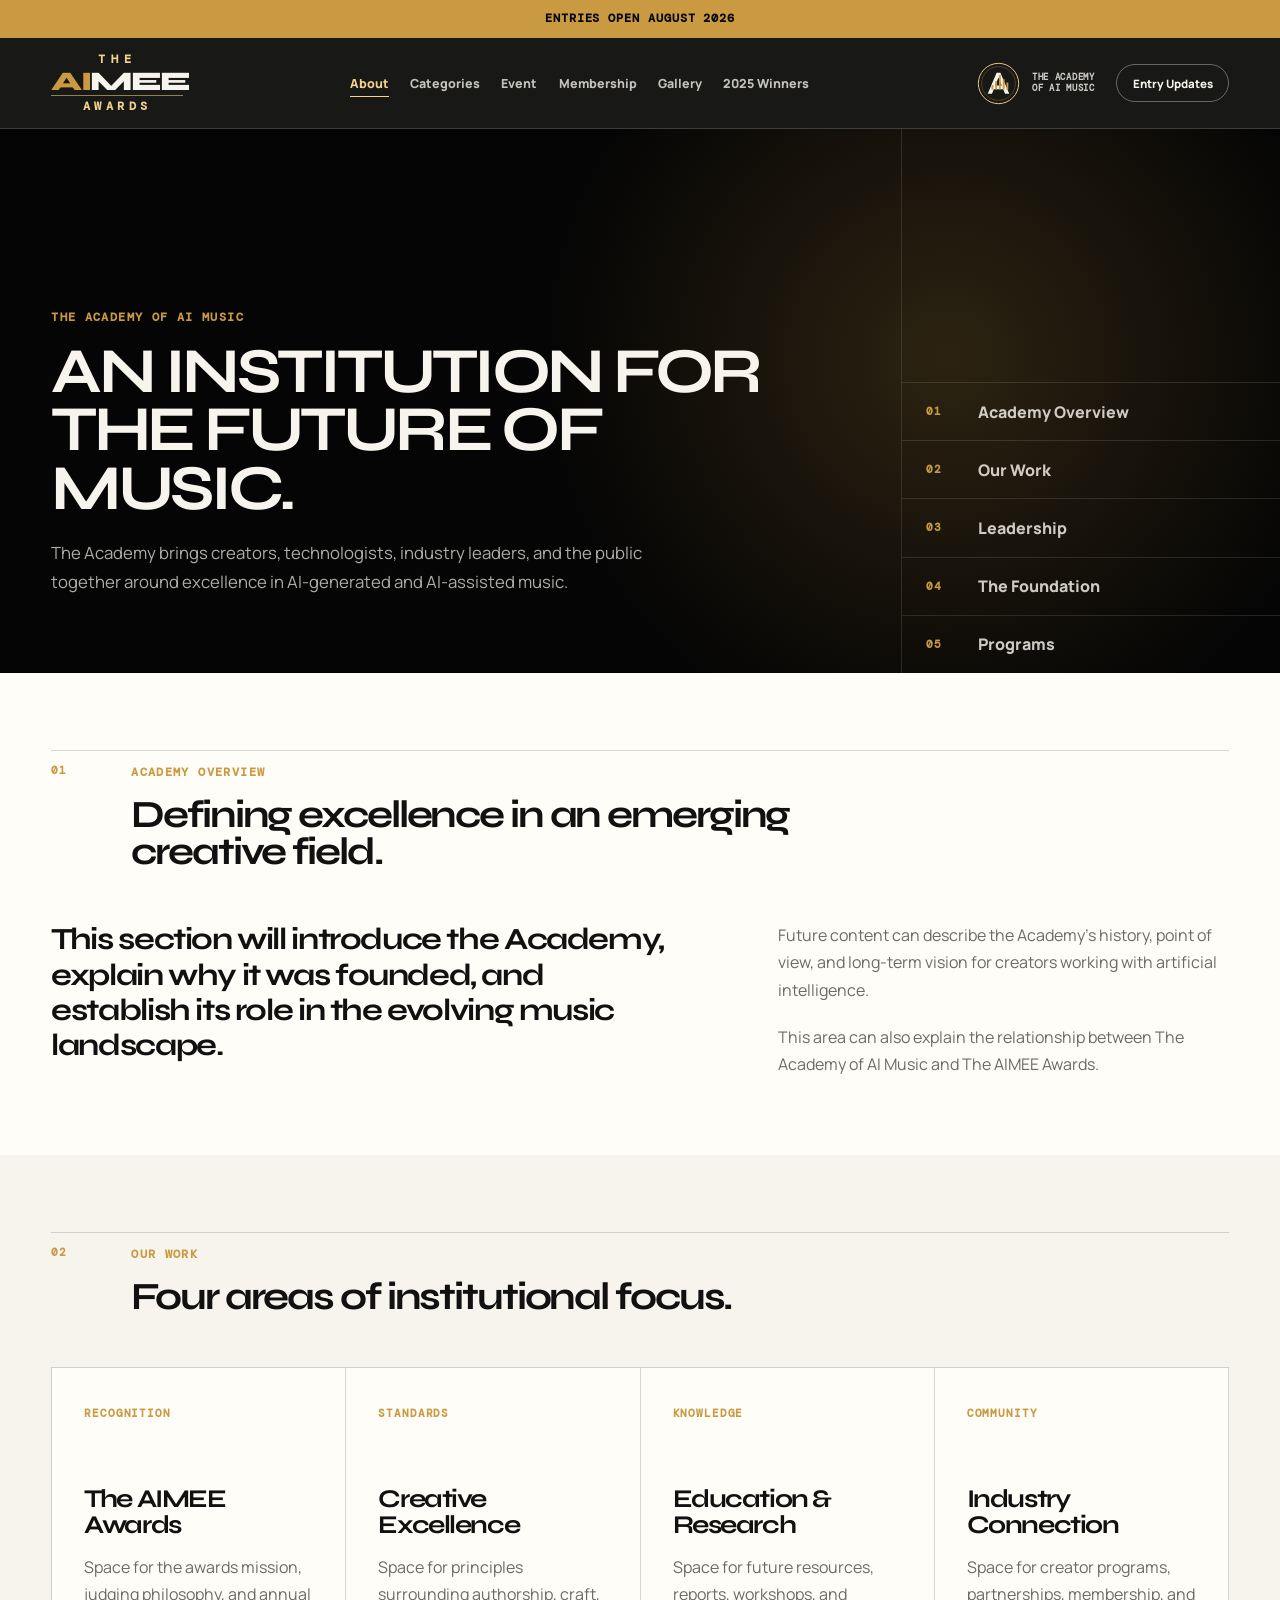
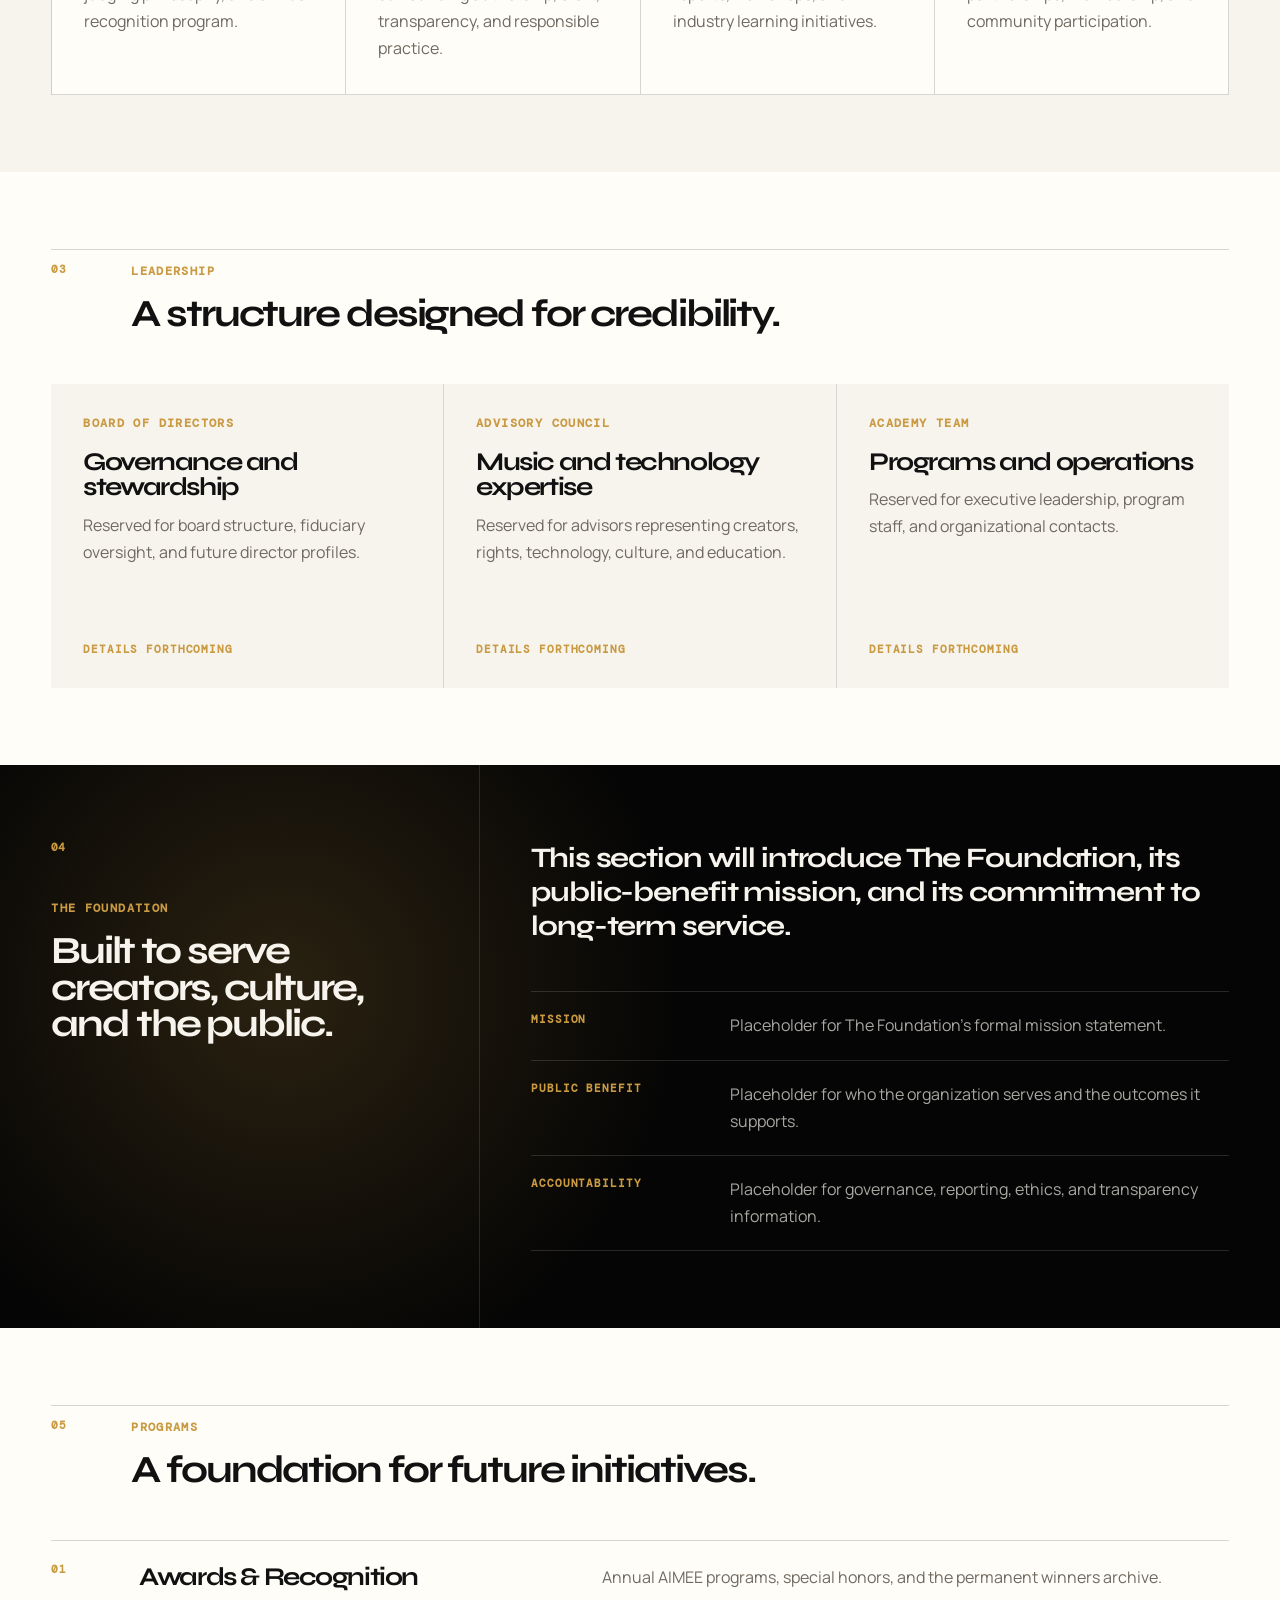
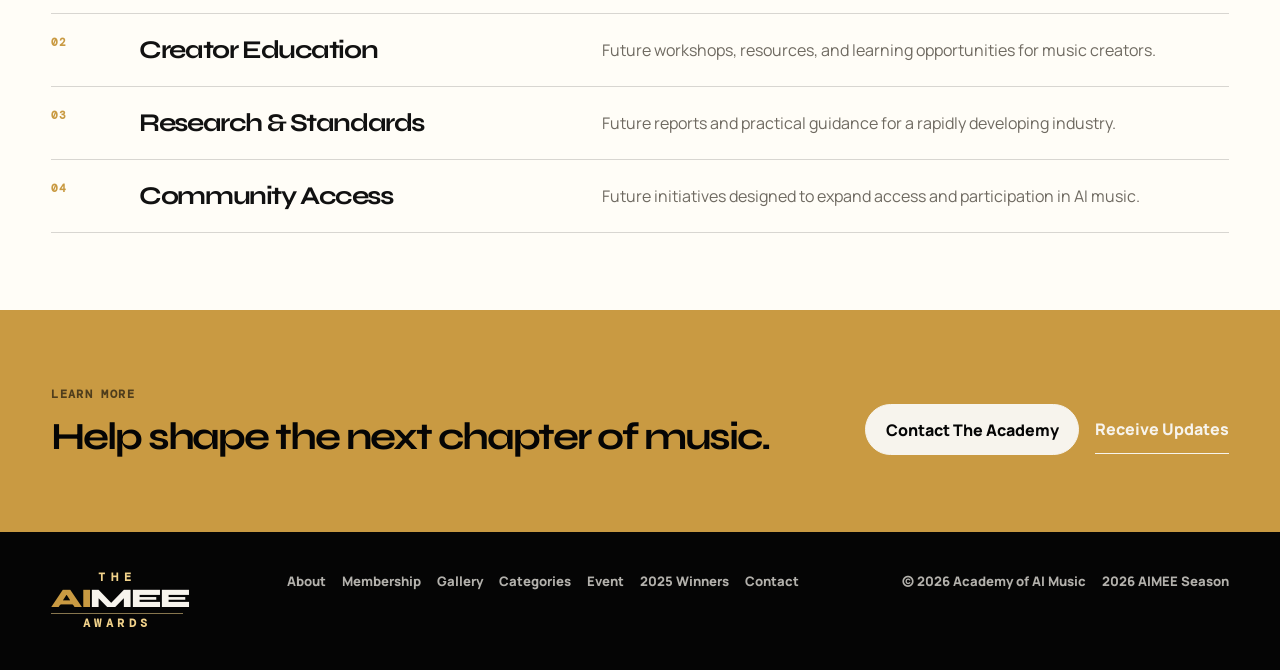
==== commit a889f948: "Restore timeline and header updates button" ====
--- a/about.html
+++ b/about.html
@@ -33,13 +33,21 @@
           <a class="is-current" href="about.html">About</a>
           <div class="nav-submenu">
             <a href="#academy">The Academy</a>
-            <a href="#non-profit">Non-Profit</a>
+            <a href="aimee-award.html">The AIMEE Award</a>
+            <a href="#foundation">The Foundation</a>
           </div>
         </div>
         <a href="awards.html">Categories</a>
         <a href="event.html">Event</a>
+        <a href="membership.html">Membership</a>
+        <a href="gallery.html">Gallery</a>
         <a href="winners.html">2025 Winners</a>
       </nav>
+      <a class="academy-brand" href="#academy" aria-label="The Academy of AI Music">
+        <img src="assets/academy-emblem.svg" alt="" />
+        <span>The Academy<br />of AI Music</span>
+      </a>
+      <a class="header-cta" href="index.html#enter">Entry Updates</a>
       <button class="menu-toggle" type="button" aria-expanded="false" aria-controls="mobile-menu">
         <span></span><span></span>
         <span class="sr-only">Toggle menu</span>
@@ -48,14 +56,17 @@
 
     <div class="mobile-menu" id="mobile-menu">
       <div class="mobile-menu__group">
-        <a href="about.html">About</a>
-        <div class="mobile-menu__submenu">
-          <a href="#academy">The Academy</a>
-          <a href="#non-profit">Non-Profit</a>
+          <a href="about.html">About</a>
+          <div class="mobile-menu__submenu">
+            <a href="#academy">The Academy</a>
+            <a href="aimee-award.html">The AIMEE Award</a>
+            <a href="#foundation">The Foundation</a>
         </div>
       </div>
       <a href="awards.html">Categories</a>
       <a href="event.html">Event</a>
+      <a href="membership.html">Membership</a>
+      <a href="gallery.html">Gallery</a>
       <a href="winners.html">2025 Winners</a>
       <a href="index.html#enter">Entry Updates</a>
     </div>
@@ -74,7 +85,7 @@
           <a href="#academy-overview"><span>01</span>Academy Overview</a>
           <a href="#academy-work"><span>02</span>Our Work</a>
           <a href="#leadership"><span>03</span>Leadership</a>
-          <a href="#non-profit"><span>04</span>Non-Profit</a>
+          <a href="#foundation"><span>04</span>The Foundation</a>
           <a href="#programs"><span>05</span>Programs</a>
         </nav>
       </section>
@@ -167,21 +178,21 @@
         </div>
       </section>
 
-      <section class="nonprofit-panel" id="non-profit">
+      <section class="nonprofit-panel" id="foundation">
         <div class="nonprofit-panel__heading reveal">
           <span>04</span>
-          <p class="eyebrow">Non-Profit</p>
+          <p class="eyebrow">The Foundation</p>
           <h2>Built to serve creators, culture, and the public.</h2>
         </div>
         <div class="nonprofit-panel__content">
           <p class="nonprofit-panel__lead reveal">
-            This section will communicate the organization's public-benefit mission,
-            non-profit model, and commitment to long-term service.
+            This section will introduce The Foundation, its public-benefit mission,
+            and its commitment to long-term service.
           </p>
           <div class="nonprofit-facts reveal">
             <div>
               <span>Mission</span>
-              <p>Placeholder for the formal non-profit mission statement.</p>
+              <p>Placeholder for The Foundation's formal mission statement.</p>
             </div>
             <div>
               <span>Public Benefit</span>
@@ -247,6 +258,8 @@
       </a>
       <div class="site-footer__links">
         <a href="about.html">About</a>
+        <a href="membership.html">Membership</a>
+        <a href="gallery.html">Gallery</a>
         <a href="awards.html">Categories</a>
         <a href="event.html">Event</a>
         <a href="winners.html">2025 Winners</a>
@@ -254,10 +267,10 @@
       </div>
       <div class="site-footer__meta">
         <span>© 2026 Academy of AI Music</span>
-        <span>Inaugural AIMEE Season</span>
+        <span>2026 AIMEE Season</span>
       </div>
     </footer>
 
-    <script src="assets/site.js?v=award-template"></script>
+    <script src="assets/site.js?v=general-field"></script>
   </body>
 </html>
--- a/assets/styles.css
+++ b/assets/styles.css
@@ -45,8 +45,18 @@
 #academy-overview,
 #academy-work,
 #leadership,
-#non-profit,
-#programs {
+#foundation,
+#programs,
+#award-overview,
+#award-principles,
+#award-process,
+#award-eligibility,
+#award-history,
+#membership-overview,
+#membership-benefits,
+#membership-levels,
+#membership-eligibility,
+#membership-apply {
   scroll-margin-top: 7rem;
 }
 
@@ -117,8 +127,8 @@
   z-index: 40;
   top: 0;
   display: grid;
-  grid-template-columns: 1fr auto 1fr;
-  gap: 2rem;
+  grid-template-columns: auto minmax(0, 1fr) auto auto;
+  gap: clamp(0.8rem, 1.7vw, 2rem);
   align-items: center;
   padding: 1rem var(--side);
   background: rgba(5, 5, 5, 0.92);
@@ -186,9 +196,9 @@
 .desktop-nav {
   display: flex;
   justify-content: center;
-  gap: clamp(1rem, 2.6vw, 2.75rem);
+  gap: clamp(0.8rem, 1.65vw, 1.8rem);
   color: rgba(247, 244, 237, 0.78);
-  font-size: 0.82rem;
+  font-size: 0.78rem;
   font-weight: 800;
 }
 
@@ -297,6 +307,50 @@
   display: none;
 }
 
+.academy-brand {
+  display: inline-flex;
+  justify-self: end;
+  align-items: center;
+  gap: 0.7rem;
+  color: rgba(247, 244, 237, 0.8);
+  transition: color 0.2s ease, transform 0.2s ease;
+}
+
+.academy-brand:hover {
+  color: var(--gold-light);
+  transform: translateY(-1px);
+}
+
+.academy-brand img {
+  width: 2.8rem;
+  height: 2.8rem;
+}
+
+.academy-brand span {
+  font: 700 0.56rem / 1.25 var(--font-mono);
+  letter-spacing: 0.08em;
+  text-transform: uppercase;
+}
+
+.header-cta {
+  justify-self: end;
+  padding: 0.65rem 0.95rem;
+  border: 1px solid rgba(247, 244, 237, 0.36);
+  border-radius: 999px;
+  color: var(--paper);
+  font-size: 0.72rem;
+  font-weight: 800;
+  white-space: nowrap;
+  transition: color 0.2s ease, border-color 0.2s ease, background 0.2s ease, transform 0.2s ease;
+}
+
+.header-cta:hover {
+  background: rgba(201, 154, 66, 0.12);
+  border-color: var(--gold);
+  color: var(--gold-light);
+  transform: translateY(-1px);
+}
+
 .section-pad {
   padding: var(--section-y) var(--side);
 }
@@ -360,10 +414,13 @@
 }
 
 .front-hero {
+  position: relative;
+  isolation: isolate;
   display: grid;
   grid-template-columns: minmax(0, 1fr) minmax(18rem, 28rem);
   gap: 0;
   min-height: auto;
+  overflow: hidden;
   padding: var(--section-y) max(var(--side), calc((100vw - var(--max)) / 2));
   background:
     radial-gradient(circle at 75% 35%, rgba(201, 154, 66, 0.18), transparent 26rem),
@@ -373,8 +430,64 @@
 
 .front-hero__feature,
 .front-hero__rail {
+  position: relative;
+  z-index: 2;
   min-width: 0;
   background: transparent;
+}
+
+.front-hero__signal {
+  position: absolute;
+  z-index: 1;
+  top: 50%;
+  left: 58%;
+  width: min(64rem, 74vw);
+  height: min(24rem, 68%);
+  overflow: hidden;
+  opacity: 0.4;
+  pointer-events: none;
+  transform: translate(-50%, -50%);
+  -webkit-mask-image: linear-gradient(90deg, transparent, #000 12%, #000 88%, transparent);
+  mask-image: linear-gradient(90deg, transparent, #000 12%, #000 88%, transparent);
+}
+
+.front-hero__equalizer {
+  position: absolute;
+  inset: 5% 0;
+  display: flex;
+  align-items: center;
+  justify-content: center;
+  gap: clamp(0.14rem, 0.33vw, 0.34rem);
+}
+
+.front-hero__equalizer span {
+  width: clamp(0.16rem, 0.34vw, 0.38rem);
+  height: 100%;
+  border-radius: 999px;
+  background: var(--color);
+  box-shadow: 0 0 0.85rem color-mix(in srgb, var(--color) 74%, transparent);
+  opacity: 0.82;
+  transform: scaleY(var(--level));
+  transform-origin: center;
+  animation: front-equalizer-bar calc(var(--speed, 1.25s) * 1.65) ease-in-out infinite alternate;
+  animation-delay: var(--delay);
+}
+
+@keyframes front-equalizer-bar {
+  0% {
+    opacity: 0.66;
+    transform: scaleY(calc(var(--level) * 0.64));
+  }
+
+  42% {
+    opacity: 0.84;
+    transform: scaleY(calc(var(--level) * 0.92));
+  }
+
+  100% {
+    opacity: 0.72;
+    transform: scaleY(calc(var(--level) * 0.72));
+  }
 }
 
 .front-hero__feature {
@@ -1224,6 +1337,120 @@
   align-items: center;
 }
 
+.gallery-directory {
+  background: #fffdf7;
+}
+
+.gallery-grid {
+  display: grid;
+  grid-template-columns: repeat(2, minmax(0, 1fr));
+  gap: 1px;
+  width: min(100%, var(--max));
+  margin: 0 auto;
+  background: var(--line);
+  border: 1px solid var(--line);
+}
+
+.gallery-card {
+  display: grid;
+  grid-template-rows: minmax(18rem, 1fr) auto;
+  min-width: 0;
+  background: var(--paper);
+}
+
+.gallery-card--wide {
+  grid-column: 1 / -1;
+  grid-template-columns: minmax(0, 1.5fr) minmax(18rem, 0.5fr);
+  grid-template-rows: none;
+}
+
+.gallery-card__visual {
+  position: relative;
+  min-height: 22rem;
+  overflow: hidden;
+  background:
+    linear-gradient(115deg, transparent 46%, rgba(242, 211, 139, 0.7) 46% 48%, transparent 48%),
+    radial-gradient(circle at 68% 45%, rgba(201, 154, 66, 0.65), transparent 24%),
+    linear-gradient(135deg, #080808, #21180b);
+}
+
+.gallery-card__visual::before,
+.gallery-card__visual::after {
+  content: "";
+  position: absolute;
+  border: 1px solid rgba(242, 211, 139, 0.35);
+  border-radius: 50%;
+}
+
+.gallery-card__visual::before {
+  width: 16rem;
+  height: 16rem;
+  top: 50%;
+  left: 50%;
+  transform: translate(-50%, -50%);
+}
+
+.gallery-card__visual::after {
+  width: 10rem;
+  height: 10rem;
+  top: 50%;
+  left: 50%;
+  transform: translate(-50%, -50%);
+}
+
+.gallery-card__visual--portrait {
+  background:
+    linear-gradient(90deg, transparent 48%, rgba(247, 244, 237, 0.16) 48% 52%, transparent 52%),
+    radial-gradient(ellipse at 50% 35%, rgba(242, 211, 139, 0.55), transparent 16%),
+    linear-gradient(155deg, #050505, #2c2111);
+}
+
+.gallery-card__visual--gold {
+  background:
+    repeating-linear-gradient(90deg, transparent 0 0.8rem, rgba(5, 5, 5, 0.18) 0.8rem 1rem),
+    linear-gradient(145deg, #e2b75e, #74501d);
+}
+
+.gallery-card__visual--lines {
+  background:
+    repeating-linear-gradient(115deg, transparent 0 1.5rem, rgba(242, 211, 139, 0.3) 1.5rem 1.6rem),
+    radial-gradient(circle at 34% 70%, rgba(201, 154, 66, 0.52), transparent 24%),
+    #080808;
+}
+
+.gallery-card__visual--archive {
+  background:
+    linear-gradient(rgba(5, 5, 5, 0.72), rgba(5, 5, 5, 0.72)),
+    repeating-linear-gradient(0deg, #c99a42 0 1px, transparent 1px 2.5rem),
+    repeating-linear-gradient(90deg, #c99a42 0 1px, transparent 1px 2.5rem),
+    #15110a;
+}
+
+.gallery-card__visual span {
+  position: absolute;
+  z-index: 1;
+  top: 1.5rem;
+  left: 1.5rem;
+  color: var(--gold-light);
+  font: 700 0.72rem / 1 var(--font-mono);
+  letter-spacing: 0.1em;
+}
+
+.gallery-card__copy {
+  padding: clamp(1.25rem, 3vw, 2rem);
+  background: #fffdf7;
+}
+
+.gallery-card__copy h2 {
+  margin: 0 0 0.75rem;
+  font-size: var(--card-title);
+  line-height: 1;
+}
+
+.gallery-card__copy p:last-child {
+  margin-bottom: 0;
+}
+
 .archive-row {
   display: grid;
   grid-template-columns: 5rem minmax(18rem, 0.8fr) minmax(0, 1fr);
@@ -1301,6 +1528,11 @@
   }
 
   .desktop-nav {
+    display: none;
+  }
+
+  .academy-brand,
+  .header-cta {
     display: none;
   }
 
@@ -1340,9 +1572,10 @@
     inset: 0;
     display: flex;
     flex-direction: column;
-    justify-content: center;
+    justify-content: flex-start;
     gap: 1rem;
-    padding: var(--side);
+    padding: 9rem var(--side) 3rem;
+    overflow-y: auto;
     background: var(--black);
     color: var(--paper);
     transform: translateY(-105%);
@@ -1354,7 +1587,7 @@
   }
 
   .mobile-menu a {
-    font: 700 clamp(2.25rem, 9vw, 4rem) / 0.95 var(--font-display);
+    font: 700 clamp(1.85rem, 7.5vw, 3.5rem) / 0.95 var(--font-display);
     letter-spacing: -0.06em;
   }
 
@@ -1365,6 +1598,7 @@
 
   .mobile-menu__submenu {
     display: flex;
+    flex-wrap: wrap;
     gap: 1.25rem;
     padding-left: 0.15rem;
   }
@@ -1387,8 +1621,13 @@
   }
 
   .about-hero,
-  .nonprofit-panel {
+  .nonprofit-panel,
+  .gallery-card--wide {
     grid-template-columns: 1fr;
+  }
+
+  .gallery-card--wide {
+    grid-template-rows: minmax(18rem, 1fr) auto;
   }
 
   .about-hero {
@@ -1412,6 +1651,14 @@
     grid-template-columns: repeat(2, 1fr);
   }
 
+  .gallery-grid {
+    grid-template-columns: 1fr;
+  }
+
+  .gallery-card--wide {
+    grid-column: auto;
+  }
+
   .governance-grid {
     grid-template-columns: 1fr;
   }
@@ -1432,6 +1679,14 @@
 
   .category-list {
     grid-template-columns: repeat(2, minmax(0, 1fr));
+  }
+
+  .front-hero__signal {
+    top: 34%;
+    left: 68%;
+    width: 58rem;
+    height: 19rem;
+    opacity: 0.34;
   }
 
   .front-hero__rail {
@@ -1528,6 +1783,14 @@
   .page-hero h1,
   .about-hero h1 {
     font-size: clamp(2rem, 9vw, 3rem);
+  }
+
+  .front-hero__signal {
+    top: 24%;
+    left: 76%;
+    width: 46rem;
+    height: 14rem;
+    opacity: 0.3;
   }
 
   .front-hero__feature,
@@ -1632,6 +1895,10 @@
   .about-contact__links {
     align-items: flex-start;
     flex-direction: column;
+  }
+
+  .gallery-card__visual {
+    min-height: 17rem;
   }
 
   .archive-row {
